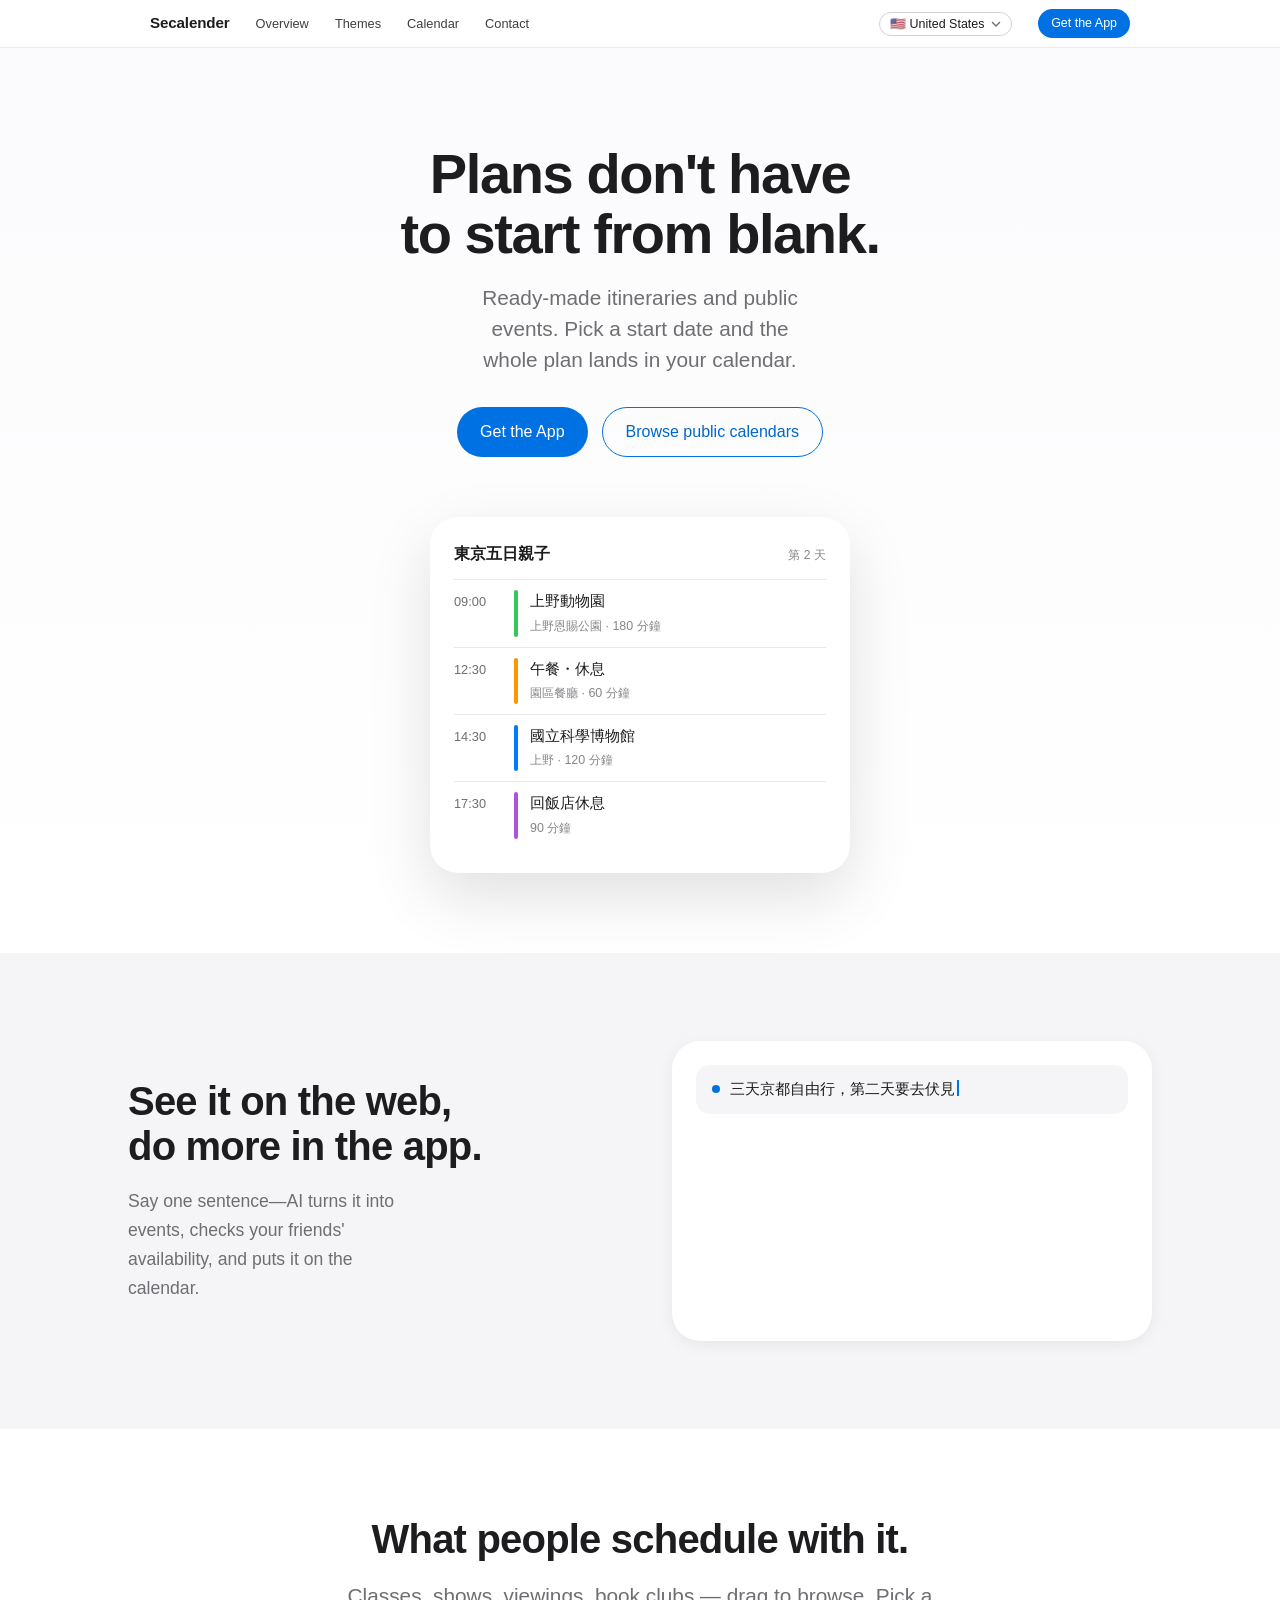
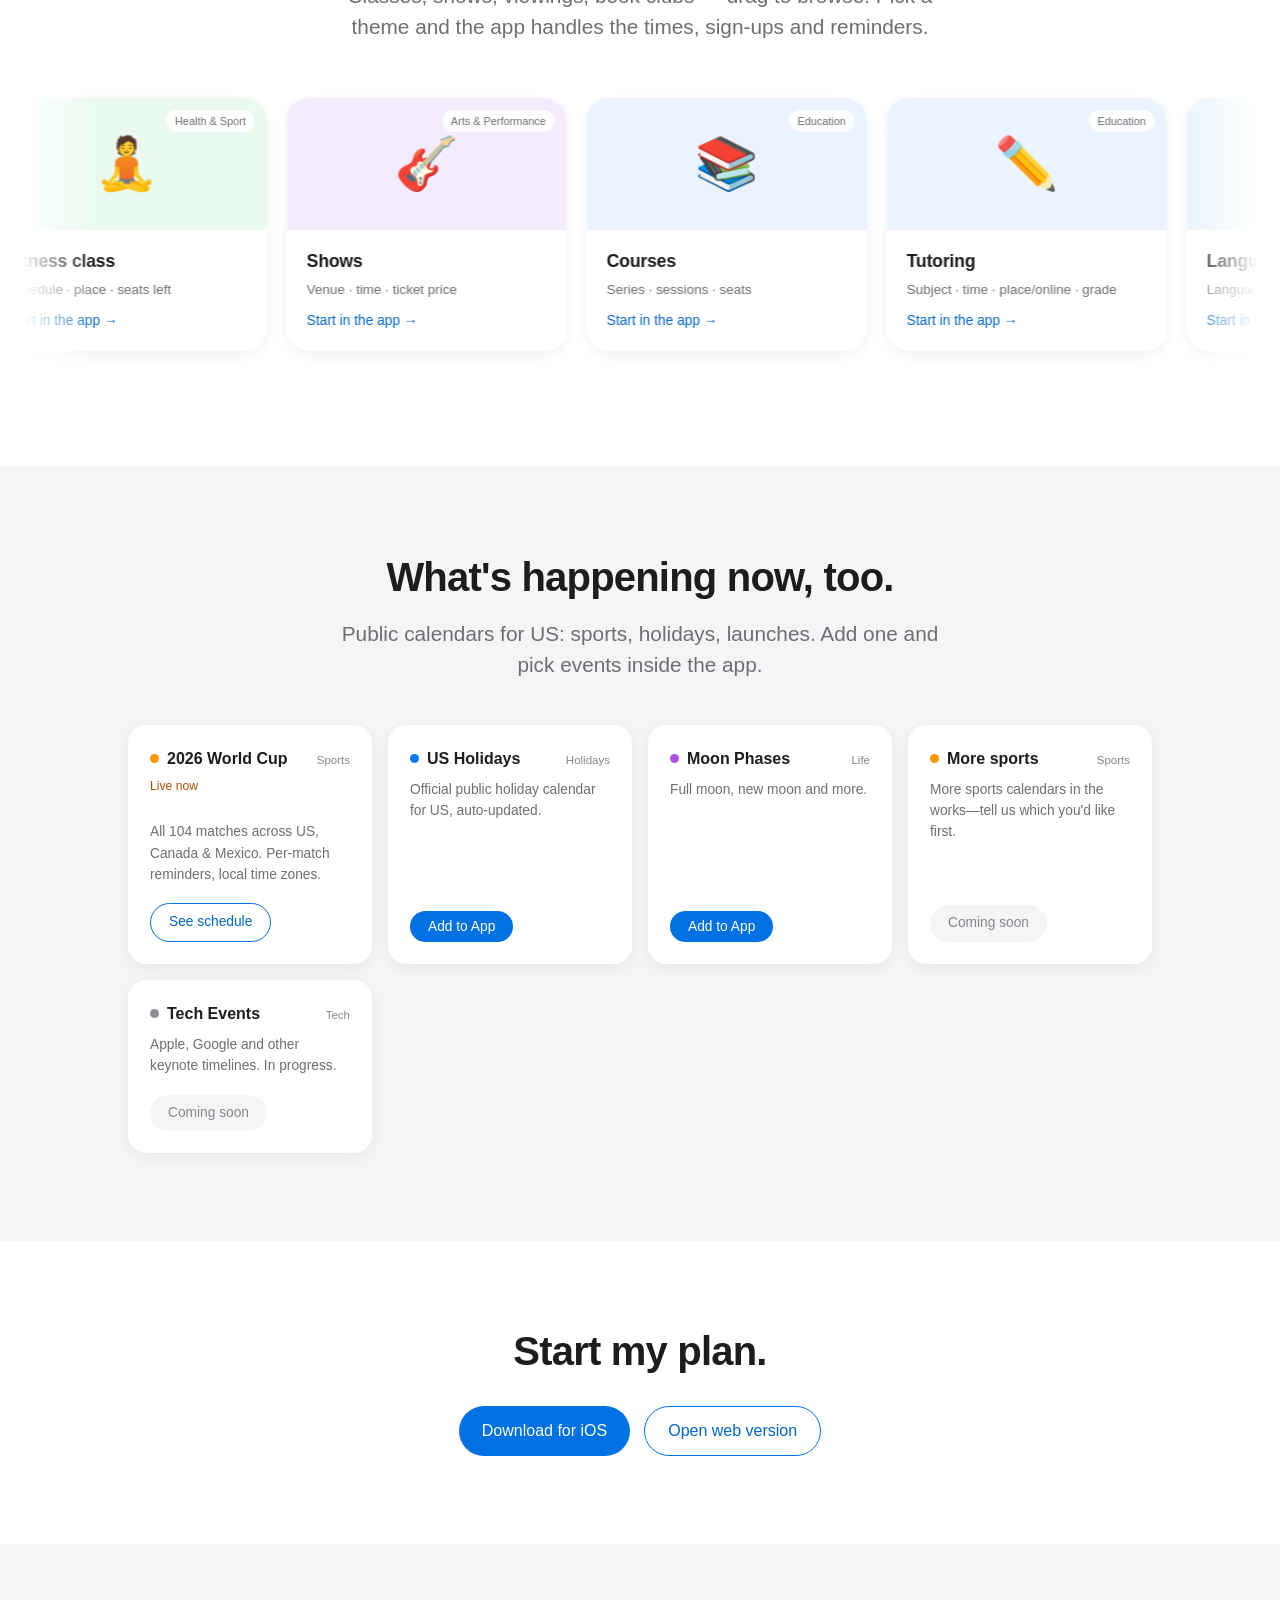
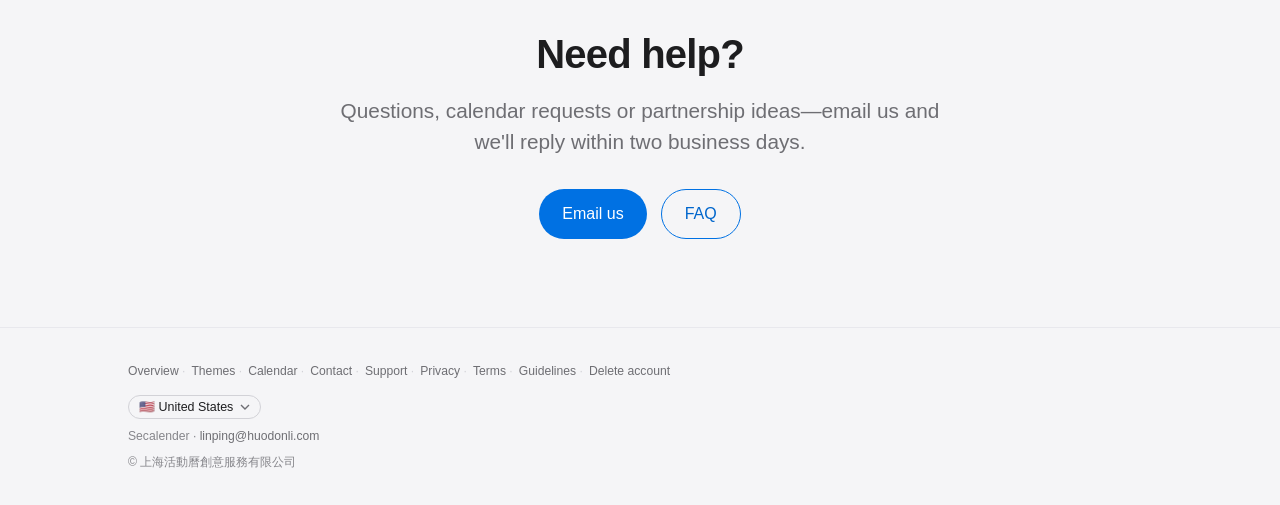
==== index.html @ ad5dd175 "页尾加上「支援」连结（七种语言），资源版本号更新 Co-Authored-By: Claude Opus 5 <noreply@anthropic.com> Claude-Session: https" ====
<!DOCTYPE html>
<html lang="zh-TW">
<head>
<meta charset="UTF-8">
<meta name="viewport" content="width=device-width,initial-scale=1">
<meta name="theme-color" content="#ffffff">
<meta name='impact-site-verification' value='e8845c05-d384-4968-9272-03ab97bd03b6'>
<script async src="https://pagead2.googlesyndication.com/pagead/js/adsbygoogle.js?client=ca-pub-1966935992240369" crossorigin="anonymous"></script>
<script async src="https://www.googletagmanager.com/gtag/js?id=G-1Z3FMHJKJ3"></script>
<script>window.dataLayer=window.dataLayer||[];function gtag(){dataLayer.push(arguments);}gtag('js',new Date());gtag('config','G-1Z3FMHJKJ3');</script>
<title>Secalender — 行程，不用從空白開始</title>
<meta name="description" content="現成的行程模板與公開活動，選一個開始日期，整份直接進你的行事曆。">
<link rel="canonical" href="https://secalender.com/">
<meta property="og:type" content="website">
<meta property="og:url" content="https://secalender.com/">
<meta property="og:title" content="Secalender — 行程，不用從空白開始">
<meta property="og:description" content="現成的行程模板與公開活動，選一個開始日期，整份直接進你的行事曆。">
<meta property="og:image" content="https://secalender.com/assets/og.png">
<meta name="twitter:card" content="summary_large_image">
<link rel="stylesheet" href="/assets/ui.css?v=20261015">
<style>
/* ===== 第一畫面 ===== */
.hero{padding:96px 22px 80px;text-align:center;background:linear-gradient(180deg,#fbfbfd 0%,#fff 100%)}
.hero .lede{max-width:30ch}
.cta-row{display:flex;gap:14px;justify-content:center;flex-wrap:wrap;margin-top:32px}
.preview{max-width:420px;margin:60px auto 0;background:#fff;border-radius:var(--r-l);box-shadow:0 24px 64px rgba(0,0,0,.12);
  padding:24px;text-align:left;transform:perspective(1200px) rotateX(8deg) translateY(12px);opacity:0;
  animation:tilt-in 900ms cubic-bezier(.22,1,.36,1) 200ms forwards}
@keyframes tilt-in{to{opacity:1;transform:perspective(1200px) rotateX(0) translateY(0)}}
.preview .ph{display:flex;align-items:baseline;justify-content:space-between;margin-bottom:14px}
.preview .ph b{font-size:1.02rem}
.preview .ph span{font-size:.76rem;color:var(--tx3)}
.pv{display:grid;grid-template-columns:48px 4px 1fr;gap:12px;padding:10px 0;border-top:1px solid var(--line2);align-items:start}
.pv .t{font-size:.8rem;color:var(--tx2);font-variant-numeric:tabular-nums;padding-top:2px}
.pv .bar{border-radius:2px;align-self:stretch}
.pv .n{font-size:.93rem;font-weight:500}
.pv .l{font-size:.78rem;color:var(--tx3)}

/* ===== 第二畫面：單一訊息 + 示範 ===== */
.one{display:grid;grid-template-columns:1fr 1fr;gap:64px;align-items:center}
.one .copy .title{text-align:left}
.one .copy p{color:var(--tx2);font-size:1.1rem;line-height:1.65;margin-top:18px;max-width:28ch}
.demo{background:#fff;border-radius:var(--r-l);box-shadow:var(--sh);padding:24px;min-height:300px}
.demo .inp{display:flex;align-items:center;gap:10px;background:var(--bg2);border-radius:14px;padding:13px 16px;font-size:.95rem;min-height:48px}
.demo .inp:before{content:"";width:8px;height:8px;border-radius:50%;background:var(--ac);flex:0 0 auto}
.demo .q:after{content:"";display:inline-block;width:2px;height:1.05em;background:var(--ac);margin-left:2px;vertical-align:-2px;
  animation:blink 1s steps(1) infinite}
.demo.done .q:after{display:none}
@keyframes blink{50%{opacity:0}}
.demo .ans{list-style:none;margin-top:18px}
.demo .ans li{display:flex;gap:14px;padding:11px 0;border-top:1px solid var(--line2);opacity:0;transform:translateY(8px);
  animation:item-in 420ms cubic-bezier(.22,1,.36,1) forwards;animation-delay:calc(var(--j)*110ms)}
.demo .ans li span{flex:0 0 108px;font-size:.8rem;color:var(--tx3);font-variant-numeric:tabular-nums;padding-top:1px}
.demo .ans li b{font-weight:500;font-size:.93rem}
@keyframes item-in{to{opacity:1;transform:none}}

/* ===== 第三畫面：可拖曳無限輪播 ===== */ /* 修改内容 */
.marquee{overflow:hidden;margin-top:48px;padding:8px 0 28px;cursor:grab;user-select:none;-webkit-user-select:none;touch-action:pan-y;outline:none;
  -webkit-mask-image:linear-gradient(90deg,transparent,#000 6%,#000 94%,transparent);
          mask-image:linear-gradient(90deg,transparent,#000 6%,#000 94%,transparent)}
.marquee.drag{cursor:grabbing}
.marquee:focus-visible{outline:none}
.track{display:flex;gap:20px;width:max-content;will-change:transform}
.tp{flex:0 0 280px;background:#fff;border-radius:22px;overflow:hidden;box-shadow:var(--sh);color:inherit;
  display:flex;flex-direction:column;transition:transform .3s cubic-bezier(.22,1,.36,1),box-shadow .3s;-webkit-user-drag:none}
.tp:hover{transform:translateY(-6px);box-shadow:var(--sh-h);text-decoration:none}
.marquee.drag .tp{transform:none}
.tp-cover{height:132px;display:flex;align-items:center;justify-content:center;font-size:3.2rem;position:relative}
.tp-cover span{transition:transform .4s cubic-bezier(.22,1,.36,1)}
.tp:hover .tp-cover span{transform:scale(1.12) rotate(-4deg)}
.tp-adj{position:absolute;top:12px;right:12px;font-style:normal;font-size:.68rem;font-weight:500;color:var(--tx2);
  background:rgba(255,255,255,.85);border-radius:980px;padding:3px 9px;backdrop-filter:blur(6px)}
.tp-b{padding:18px 20px 20px;display:flex;flex-direction:column;flex:1}
.tp-b h3{font-size:1.1rem;font-weight:600;letter-spacing:-.01em}
.tp-b p{font-size:.84rem;color:var(--tx2);line-height:1.5;margin:6px 0 10px;flex:1;
  display:-webkit-box;-webkit-line-clamp:2;-webkit-box-orient:vertical;overflow:hidden}
.tp-m{font-size:.76rem;color:var(--tx3);margin-bottom:12px}
.tp-f{font-size:.86rem;color:var(--ac-tx)}
.tp-f i{font-style:normal;display:inline-block;transition:transform .25s}
.tp:hover .tp-f i{transform:translateX(4px)}

/* 國家／語言切換 */ /* 修改内容 */
.rsel{font-family:inherit;font-size:.78rem;color:var(--tx);background:transparent;border:1px solid var(--line);border-radius:980px;
  padding:4px 26px 4px 10px;appearance:none;-webkit-appearance:none;cursor:pointer;
  background-image:url("data:image/svg+xml,%3Csvg xmlns='http://www.w3.org/2000/svg' width='10' height='6'%3E%3Cpath d='M1 1l4 4 4-4' fill='none' stroke='%236e6e73' stroke-width='1.4'/%3E%3C/svg%3E");
  background-repeat:no-repeat;background-position:right 10px center}
.rsel:hover{border-color:var(--tx3)}
.foot .rsel{margin-top:6px;align-self:flex-start}

/* ===== 第四畫面：公開日曆 ===== */
.pubs{display:grid;grid-template-columns:repeat(auto-fill,minmax(230px,1fr));gap:16px;margin-top:44px}
.pc{background:#fff;border-radius:var(--r-m);padding:22px;box-shadow:var(--sh);display:flex;flex-direction:column;
  opacity:0;transform:translateY(16px);transition:opacity .6s cubic-bezier(.22,1,.36,1),transform .6s cubic-bezier(.22,1,.36,1),box-shadow .3s;
  transition-delay:calc(var(--d,0)*70ms)}
.pc.on{opacity:1;transform:none}
.pc:hover{box-shadow:var(--sh-h)}
.pc-h{display:flex;justify-content:space-between;align-items:baseline;gap:8px}
.pc-h h3{font-size:1rem;font-weight:600}
.pc-h span{font-size:.72rem;color:var(--tx3)}
.pc .live{font-size:.76rem;color:var(--warn);margin-top:6px}
.pc p{font-size:.86rem;color:var(--tx2);line-height:1.55;margin:8px 0 18px;flex:1}
.add{align-self:flex-start;font-family:inherit;font-size:.86rem;padding:8px 18px;border-radius:980px;border:0;cursor:pointer;
  background:var(--ac);color:#fff;transition:background .2s,transform .2s}
.add:hover{background:#0077ED;transform:translateY(-1px);text-decoration:none}
.add.ghost{background:transparent;color:var(--ac-tx);border:1px solid var(--ac)}
.add.ghost:hover{background:rgba(0,113,227,.06)}
.add.off{background:var(--bg2);color:var(--tx3);cursor:default;transform:none}

/* 加入 App 提示 */
.modal{position:fixed;inset:0;background:rgba(0,0,0,.32);display:flex;align-items:center;justify-content:center;
  padding:20px;z-index:300;opacity:0;pointer-events:none;visibility:hidden;transition:opacity .2s,visibility 0s .2s} /* 修改内容 */
.modal.on{opacity:1;pointer-events:auto;visibility:visible;transition:opacity .2s,visibility 0s} /* 修改内容 */
.modal .box{background:#fff;border-radius:24px;max-width:380px;width:100%;padding:30px 26px;text-align:center;
  transform:scale(.96);transition:transform .25s cubic-bezier(.22,1,.36,1)}
.modal.on .box{transform:none}
.modal h3{font-size:1.15rem;font-weight:600;margin-bottom:8px}
.modal p{font-size:.9rem;color:var(--tx2);line-height:1.6;margin-bottom:22px}
.modal .btn{width:100%;margin-bottom:10px}
.modal[data-mode="offline"] .m-login{display:none}
.modal[data-mode="offline"] .m-dl{background:var(--ac);color:#fff;border-color:var(--ac)}
.pc-h h3 .dot{display:inline-block;width:9px;height:9px;border-radius:50%;margin-right:8px;vertical-align:1px}
.add.done{background:var(--bg2);color:var(--tx);border:1px solid var(--line)}
.add.done:hover{background:#fff1ee;color:#c0392b;border-color:#f0c4bb}
.add[disabled]{opacity:.6;pointer-events:none}

@media(max-width:820px){
  .one{grid-template-columns:1fr;gap:36px}
  .one .copy .title,.one .copy{text-align:center}
  .one .copy p{margin-left:auto;margin-right:auto}
  .tp{flex-basis:250px}
}
@media(prefers-reduced-motion:reduce){
  .preview{animation:none;opacity:1;transform:none}
  .pc{opacity:1;transform:none}
}
</style>
</head>
<body>

<nav class="nav">
 <div class="in">
  <a class="brand" href="/">Secalender</a>
  <a href="#intro" data-i18n="nav_intro">介紹</a>
  <a href="#templates" data-i18n="nav_tpl">主題</a>
  <a href="/calendar.html" data-i18n="nav_cal">日曆</a>
  <a href="#contact" data-i18n="nav_contact">聯繫我們</a>
  <span class="sp"></span>
  <span data-region-switch></span> <!-- 修改内容 -->
  <a class="btn" href="https://testflight.apple.com/join/K3JKca9n" data-i18n="nav_dl">下載 App</a>
 </div>
</nav>

<!-- 第一畫面 -->
<section class="hero">
 <div class="in narrow">
  <h1 class="display" data-i18n="hero_h">行程，不用從空白開始。</h1>
  <p class="lede" data-i18n="hero_p">現成的行程模板與公開活動，選一個開始日期，整份直接進你的行事曆。</p>
  <div class="cta-row">
   <a class="btn" href="https://testflight.apple.com/join/K3JKca9n" data-i18n="hero_dl">下載 App</a>
   <a class="btn sec" href="#calendars" data-i18n="hero_pub">查看公開行程</a>
  </div>
 </div>
 <div class="preview" aria-hidden="true">
  <div class="ph"><b>東京五日親子</b><span>第 2 天</span></div>
  <div class="pv"><span class="t">09:00</span><span class="bar" style="background:#34C759"></span><span><span class="n" style="display:block">上野動物園</span><span class="l">上野恩賜公園 · 180 分鐘</span></span></div>
  <div class="pv"><span class="t">12:30</span><span class="bar" style="background:#FF9500"></span><span><span class="n" style="display:block">午餐・休息</span><span class="l">園區餐廳 · 60 分鐘</span></span></div>
  <div class="pv"><span class="t">14:30</span><span class="bar" style="background:#007AFF"></span><span><span class="n" style="display:block">國立科學博物館</span><span class="l">上野 · 120 分鐘</span></span></div>
  <div class="pv"><span class="t">17:30</span><span class="bar" style="background:#AF52DE"></span><span><span class="n" style="display:block">回飯店休息</span><span class="l">90 分鐘</span></span></div>
 </div>
</section>

<!-- 第二畫面 -->
<section class="band alt" id="intro">
 <div class="in one">
  <div class="copy" data-in>
   <h2 class="title" data-i18n="intro_h" data-i18n-html>網頁看得到，<br>App 做得更多。</h2>
   <p data-i18n="intro_p">說一句話，AI 把它拆成行程、比對你和朋友的空檔，直接排進行事曆。</p>
  </div>
  <div class="demo" id="aiDemo" data-in style="--d:1" aria-label="AI 規劃示範">
   <div class="inp"><span class="q"></span></div>
   <ul class="ans"></ul>
  </div>
 </div>
</section>

<!-- 第三畫面 -->
<section class="band" id="templates">
 <div class="in center">
  <h2 class="title" data-in data-i18n="tpl_h">人們用它，在安排什麼？</h2>
  <p class="lede wide" data-in style="--d:1" data-i18n="tpl_p">團課、演出、看房、讀書會…左右拖曳看看。挑一個主題，App 幫你排好時間、開放報名、自動提醒。</p>
 </div>
 <div class="marquee"><div class="track" id="tplTrack"></div></div>
</section>

<!-- 第四畫面 -->
<section class="band alt" id="calendars">
 <div class="in center">
  <h2 class="title" data-in data-i18n="pub_h">正在發生的事，也一起放進來。</h2>
  <p class="lede wide" data-in style="--d:1" data-i18n="pub_p">賽事、假日、發表會的公開日曆，加入後在 App 裡逐場挑選。</p>
 </div>
 <div class="in"><div class="pubs" id="pubGrid"></div></div>
</section>

<!-- 第五畫面 -->
<section class="band" id="start">
 <div class="in narrow center">
  <h2 class="title" data-in data-i18n="start_h">開始我的行程。</h2>
  <div class="cta-row" data-in style="--d:1">
   <a class="btn" href="https://testflight.apple.com/join/K3JKca9n" data-i18n="start_ios">下載 iOS 版</a>
   <a class="btn sec" href="/calendar.html" data-i18n="start_web">開啟網頁版</a>
  </div>
 </div>
</section>

<!-- 第六畫面 -->
<section class="band alt" id="contact">
 <div class="in narrow center">
  <h2 class="title" data-in data-i18n="help_h">需要幫忙？</h2>
  <p class="lede wide" data-in style="--d:1" data-i18n="help_p">使用問題、日曆內容許願、合作提案，都可以直接寫信給我們，兩個工作日內回覆。</p>
  <div class="cta-row" data-in style="--d:2">
   <a class="btn" href="mailto:linping@huodonli.com" data-i18n="help_mail">寫信給我們</a>
   <a class="btn sec" href="/support.html" data-i18n="help_faq">常見問題</a>
  </div>
 </div>
</section>

<div class="foot">
 <div class="in">
  <div class="row"><a href="#intro" data-i18n="nav_intro">介紹</a><a href="#templates" data-i18n="nav_tpl">主題</a><a href="/calendar.html" data-i18n="nav_cal">日曆</a><a href="/support.html" data-i18n="nav_contact">聯繫我們</a><a href="/support.html" data-i18n="f_support">支援</a><a href="/privacy.html" data-i18n="f_privacy">隱私政策</a><a href="/terms.html" data-i18n="f_terms">服務條款</a><a href="/community-guidelines.html" data-i18n="f_guidelines">社群規範</a><a href="/delete-account.html" data-i18n="f_delete">刪除帳號</a></div>
  <div data-region-switch></div> <!-- 修改内容 -->
  <div>Secalender · <a href="mailto:linping@huodonli.com">linping@huodonli.com</a></div>
  <div>© 上海活動曆創意服務有限公司</div>
 </div>
</div>

<div class="modal" id="addModal" hidden role="dialog" aria-modal="true" aria-labelledby="mTitle">
 <div class="box">
  <h3 class="m-t" id="mTitle">加入 App</h3>
  <p class="m-p"></p>
  <div class="m-login">
   <button class="btn" type="button" data-login="google" data-i18n="m_google">使用 Google 登入</button>
   <button class="btn quiet" type="button" data-login="apple" data-i18n="m_apple">使用 Apple 登入</button>
  </div>
  <a class="btn quiet m-dl" href="#" data-i18n="m_nodl">沒有帳號？下載 App</a>
  <button class="btn quiet" type="button" data-close style="margin-bottom:0" data-i18n="m_later">稍後再說</button>
 </div>
</div>

<script src="/assets/i18n.js?v=20261015"></script> <!-- 修改内容 -->
<script src="/assets/catalog.js?v=20261015"></script>
<script src="/assets/solutions.js?v=20261015"></script> <!-- 修改内容：主題方案取代行程模板 -->
<script src="/assets/home.js?v=20261015"></script>
</body>
</html>
---- assets/ui.css ----
/* Secalender Web — 淺色系統（Apple 風） */
:root{
  --bg:#ffffff; --bg2:#f5f5f7; --card:#ffffff;
  --tx:#1d1d1f; --tx2:#6e6e73; --tx3:#86868b;
  --line:#d2d2d7; --line2:#e8e8ed;
  --ac:#0071e3; --ac-tx:#0066cc; --ok:#1d8a4a; --warn:#b25000;
  --r-s:12px; --r-m:18px; --r-l:28px;
  --sh:0 4px 16px rgba(0,0,0,.06);
  --sh-h:0 10px 32px rgba(0,0,0,.10);
  --f:-apple-system,BlinkMacSystemFont,"SF Pro Text","SF Pro Display","PingFang TC","Noto Sans TC","Helvetica Neue",Helvetica,Arial,sans-serif;
  --nav-h:48px;
}
*{box-sizing:border-box;margin:0;padding:0}
[hidden]{display:none!important}
html{scroll-behavior:smooth;-webkit-text-size-adjust:100%}
body{background:var(--bg);color:var(--tx);font-family:var(--f);line-height:1.5;-webkit-font-smoothing:antialiased}
img{max-width:100%}
a{color:var(--ac-tx);text-decoration:none}
a:hover{text-decoration:underline}
:focus-visible{outline:2px solid var(--ac);outline-offset:3px;border-radius:6px}

/* 導覽 */
.nav{position:sticky;top:0;z-index:100;height:var(--nav-h);background:rgba(255,255,255,.72);
  backdrop-filter:saturate(180%) blur(20px);-webkit-backdrop-filter:saturate(180%) blur(20px);
  border-bottom:1px solid rgba(0,0,0,.08)}
.nav .in{max-width:1024px;margin:0 auto;height:100%;padding:0 22px;display:flex;align-items:center;gap:26px}
.nav a{color:var(--tx);font-size:.8rem;opacity:.85;text-decoration:none;transition:opacity .2s}
.nav a:hover{opacity:1;text-decoration:none}
.nav .brand{font-size:.95rem;font-weight:600;opacity:1;letter-spacing:-.01em}
.nav .sp{flex:1}
.nav .btn{background:var(--ac);color:#fff;padding:5px 13px;border-radius:980px;font-size:.78rem;opacity:1;font-weight:500}
.nav .btn:hover{background:#0077ED}

/* 版面 */
.band{padding:88px 22px}
.band.alt{background:var(--bg2)}
.band.tight{padding:56px 22px}
.in{max-width:1024px;margin:0 auto}
.in.narrow{max-width:692px}
.center{text-align:center}

h1.display{font-size:clamp(2.4rem,6vw,3.5rem);font-weight:600;letter-spacing:-.025em;line-height:1.07;text-wrap:balance}
h2.title{font-size:clamp(1.75rem,4vw,2.5rem);font-weight:600;letter-spacing:-.02em;line-height:1.12;text-wrap:balance}
h3.sub{font-size:1.3rem;font-weight:600;letter-spacing:-.01em}
.lede{font-size:clamp(1.05rem,2vw,1.3rem);color:var(--tx2);line-height:1.5;max-width:34ch;margin:18px auto 0}
.lede.wide{max-width:52ch}
.eyebrow{font-size:.95rem;font-weight:600;color:var(--ac-tx);letter-spacing:.01em;margin-bottom:8px}
.small{font-size:.8rem;color:var(--tx3)}

/* 按鈕 */
.btn{display:inline-flex;align-items:center;justify-content:center;gap:7px;background:var(--ac);color:#fff;
  border:0;font-family:inherit;font-size:1rem;font-weight:400;padding:12px 23px;border-radius:980px;cursor:pointer;
  transition:background .2s,transform .2s}
.btn:hover{background:#0077ED;text-decoration:none;transform:translateY(-1px)}
.btn:active{transform:none}
.btn.sec{background:transparent;color:var(--ac-tx);border:1px solid var(--ac);}
.btn.sec:hover{background:rgba(0,113,227,.06)}
.btn.quiet{background:var(--bg2);color:var(--tx);border:1px solid var(--line)}
.btn.quiet:hover{background:#eaeaef}
.btn.sm{font-size:.85rem;padding:8px 16px}
.btn[disabled]{opacity:.4;pointer-events:none}
.linkarrow{font-size:1rem;display:inline-block}
.linkarrow:after{content:" ›";transition:transform .2s}

/* 卡片／Bento */
.bento{display:grid;grid-template-columns:repeat(auto-fit,minmax(280px,1fr));gap:18px;margin-top:40px}
.tile{background:var(--card);border-radius:var(--r-l);padding:34px 30px;box-shadow:var(--sh);
  transition:transform .3s cubic-bezier(.22,1,.36,1),box-shadow .3s}
.band.alt .tile{background:#fff}
.tile:hover{transform:translateY(-4px);box-shadow:var(--sh-h)}
.tile .ic{font-size:2rem;display:block;margin-bottom:14px}
.tile h3{font-size:1.15rem;font-weight:600;letter-spacing:-.01em;margin-bottom:8px}
.tile p{color:var(--tx2);font-size:.92rem;line-height:1.55}
.tile.wide{grid-column:span 2}
@media(max-width:700px){.tile.wide{grid-column:span 1}}

/* 進場 */
[data-in]{opacity:0;transform:translateY(24px);transition:opacity .7s cubic-bezier(.22,1,.36,1),transform .7s cubic-bezier(.22,1,.36,1);transition-delay:calc(var(--d,0)*80ms)}
[data-in].on{opacity:1;transform:none}

/* 模板列 */
.rail{display:flex;gap:18px;overflow-x:auto;padding:6px 22px 24px;scroll-snap-type:x mandatory;
  scrollbar-width:none;cursor:grab}
.rail::-webkit-scrollbar{display:none}
.rail.drag{cursor:grabbing;scroll-snap-type:none}
.tcard{flex:0 0 260px;scroll-snap-align:center;background:var(--card);border-radius:var(--r-l);overflow:hidden;
  box-shadow:var(--sh);text-align:left;transition:transform .3s cubic-bezier(.22,1,.36,1),box-shadow .3s;color:inherit}
.tcard:hover{transform:translateY(-5px);box-shadow:var(--sh-h);text-decoration:none}
.tcard .top{height:128px;display:flex;align-items:center;justify-content:center;font-size:3rem}
.tcard .body{padding:18px 20px 22px}
.tcard h3{font-size:1.05rem;font-weight:600;letter-spacing:-.01em;margin-bottom:4px}
.tcard .meta{color:var(--tx3);font-size:.82rem}
.tcard .go{color:var(--ac-tx);font-size:.85rem;margin-top:12px;display:inline-block}

/* 行程時間軸 */
.timeline{margin-top:28px}
.daybar{position:sticky;top:var(--nav-h);background:rgba(255,255,255,.85);backdrop-filter:blur(12px);
  font-size:.85rem;font-weight:600;color:var(--tx2);padding:12px 0 10px;border-bottom:1px solid var(--line2);z-index:5}
.item{display:grid;grid-template-columns:76px 1fr;gap:16px;padding:18px 0;border-bottom:1px solid var(--line2)}
.item .t{font-size:.9rem;color:var(--tx2);font-variant-numeric:tabular-nums;padding-top:1px}
.item .t small{display:block;color:var(--tx3);font-size:.78rem}
.item h4{font-size:1.02rem;font-weight:600;letter-spacing:-.01em;margin-bottom:3px}
.item .loc{font-size:.86rem;color:var(--tx2)}
.item .note{font-size:.86rem;color:var(--tx3);margin-top:4px;line-height:1.5}
.item .chip{display:inline-block;font-size:.72rem;color:var(--tx2);background:var(--bg2);border-radius:999px;
  padding:2px 9px;margin-top:6px}

/* 加入行事曆卡 */
.addbox{background:var(--bg2);border-radius:var(--r-l);padding:26px;margin-top:34px}
.addbox h3{font-size:1.1rem;font-weight:600;margin-bottom:6px}
.addbox p{color:var(--tx2);font-size:.9rem;margin-bottom:16px}
.field{display:flex;align-items:center;gap:10px;flex-wrap:wrap;margin-bottom:16px}
.field label{font-size:.88rem;color:var(--tx2)}
.field input[type=date]{font-family:inherit;font-size:1rem;padding:9px 13px;border:1px solid var(--line);
  border-radius:var(--r-s);background:#fff;color:var(--tx)}
.actions{display:flex;gap:10px;flex-wrap:wrap}
.hint{font-size:.78rem;color:var(--tx3);margin-top:12px;line-height:1.6}
.toast{position:fixed;left:50%;bottom:26px;transform:translate(-50%,16px);background:#1d1d1f;color:#fff;
  font-size:.88rem;padding:11px 20px;border-radius:980px;opacity:0;pointer-events:none;transition:opacity .25s,transform .25s;z-index:200}
.toast.on{opacity:1;transform:translate(-50%,0)}

/* 日曆目錄 */
.search{max-width:520px;margin:34px auto 0;position:relative}
.search input{width:100%;font-family:inherit;font-size:1rem;padding:13px 16px 13px 42px;border-radius:980px;
  border:1px solid var(--line);background:#fff;color:var(--tx);outline:none;transition:border-color .2s,box-shadow .2s}
.search input:focus{border-color:var(--ac);box-shadow:0 0 0 4px rgba(0,113,227,.12)}
.search .mag{position:absolute;left:17px;top:50%;transform:translateY(-50%);color:var(--tx3);font-size:.95rem}
.chips{display:flex;gap:8px;justify-content:center;flex-wrap:wrap;margin-top:18px}
.chip-b{font-family:inherit;font-size:.83rem;padding:6px 15px;border-radius:980px;border:1px solid var(--line);
  background:#fff;color:var(--tx2);cursor:pointer;transition:all .2s}
.chip-b:hover{border-color:var(--tx3);color:var(--tx)}
.chip-b.on{background:var(--tx);border-color:var(--tx);color:#fff}
.cals{display:grid;grid-template-columns:repeat(auto-fill,minmax(250px,1fr));gap:16px;margin-top:32px}
.cal{background:#fff;border-radius:var(--r-m);padding:22px;box-shadow:var(--sh);opacity:0;transform:translateY(12px);
  transition:opacity .4s ease,transform .4s cubic-bezier(.22,1,.36,1),box-shadow .3s;transition-delay:calc(var(--i,0)*40ms)}
.cal.on{opacity:1;transform:none}
.cal:hover{box-shadow:var(--sh-h)}
.cal .hd{display:flex;align-items:center;gap:9px;margin-bottom:8px}
.cal .ic{font-size:1.4rem}
.cal h3{font-size:1rem;font-weight:600;flex:1}
.cal .tag{font-size:.72rem;color:var(--tx3);border:1px solid var(--line);border-radius:999px;padding:2px 9px}
.cal .hot{font-size:.78rem;color:var(--warn);margin-bottom:5px}
.cal p{color:var(--tx2);font-size:.87rem;line-height:1.55;margin-bottom:14px}
.cal .acts{display:flex;gap:8px;flex-wrap:wrap}
.mini{font-size:.8rem;padding:7px 13px;border-radius:980px;border:1px solid var(--line);color:var(--tx);
  background:#fff;transition:background .2s}
.mini:hover{background:var(--bg2);text-decoration:none}
.mini.main{background:var(--ac);border-color:var(--ac);color:#fff}
.mini.main:hover{background:#0077ED}
.mini.off{opacity:.45;pointer-events:none}

/* 文件頁 */
.doc h1{font-size:2rem;font-weight:600;letter-spacing:-.02em;margin-bottom:10px}
.doc h2{font-size:1.2rem;font-weight:600;margin:34px 0 10px}
.doc p,.doc li{color:var(--tx2);font-size:.96rem;line-height:1.75}
.doc ul{padding-left:20px;margin:8px 0}
details.qa{border-bottom:1px solid var(--line2);padding:16px 0}
details.qa summary{cursor:pointer;font-size:1rem;font-weight:500;list-style:none;display:flex;justify-content:space-between;gap:12px}
details.qa summary::-webkit-details-marker{display:none}
details.qa summary:after{content:"＋";color:var(--ac-tx);font-weight:400}
details.qa[open] summary:after{content:"－"}
details.qa p{margin-top:10px;font-size:.92rem}

/* 頁尾 */
.foot{background:var(--bg2);padding:34px 22px;font-size:.76rem;color:var(--tx3);border-top:1px solid var(--line2)}
.foot .in{display:flex;flex-direction:column;gap:8px}
.foot a{color:var(--tx2)}
.foot .row{display:flex;gap:6px;flex-wrap:wrap}
.foot .row a:after{content:" ·";color:var(--line)}
.foot .row a:last-child:after{content:""}

@media (max-width:640px){
  .band{padding:60px 20px}
  .tile{padding:28px 24px}
  .item{grid-template-columns:64px 1fr;gap:12px}
}
@media (prefers-reduced-motion:reduce){
  html{scroll-behavior:auto}
  *{transition-duration:.001ms!important;animation-duration:.001ms!important}
  [data-in],.cal{opacity:1;transform:none}
}

/* ================= 網頁日曆 ================= */
.gate{max-width:440px;margin:0 auto;text-align:center;background:#fff;border-radius:var(--r-l);
  box-shadow:var(--sh);padding:44px 34px}
.gate h1{font-size:1.6rem;font-weight:600;letter-spacing:-.02em;margin-bottom:10px}
.gate p{color:var(--tx2);font-size:.95rem;line-height:1.6;margin-bottom:26px}
.gate .btn{width:100%;margin-bottom:10px}
.gate .note{font-size:.78rem;color:var(--tx3);margin:18px 0 0;line-height:1.6}

.calbar{display:flex;align-items:center;gap:10px;flex-wrap:wrap;margin-bottom:18px}
.calbar h1{font-size:1.35rem;font-weight:600;letter-spacing:-.02em;flex:1;min-width:200px}
.calbar .who{font-size:.8rem;color:var(--tx3);margin-right:4px}
.icobtn{width:34px;height:34px;border-radius:50%;border:1px solid var(--line);background:#fff;color:var(--tx);
  font-size:1rem;cursor:pointer;line-height:1;transition:background .2s}
.icobtn:hover{background:var(--bg2)}

.calwrap{display:grid;grid-template-columns:minmax(0,1fr) 330px;gap:22px;align-items:start}
@media(max-width:900px){.calwrap{grid-template-columns:1fr}}

.gridcard{background:#fff;border-radius:var(--r-m);box-shadow:var(--sh);overflow:hidden}
.grid-h{display:grid;grid-template-columns:52px repeat(7,minmax(0,1fr));border-bottom:1px solid var(--line2);
  position:sticky;top:var(--nav-h);background:rgba(255,255,255,.92);backdrop-filter:blur(12px);z-index:4}
.col-h{padding:9px 4px;text-align:center;font-size:.72rem;color:var(--tx3)}
.col-h b{display:block;font-size:1.02rem;color:var(--tx);font-weight:500;margin-top:2px}
.col-h.today b{background:var(--ac);color:#fff;border-radius:50%;width:26px;height:26px;line-height:26px;margin:2px auto 0}
.grid-b{display:grid;grid-template-columns:52px repeat(7,minmax(0,1fr));max-height:62vh;overflow-y:auto}
.grid-b .gutter{border-right:1px solid var(--line2)}
.grid-b .hr{height:44px;position:relative}
.grid-b .hr span{position:absolute;top:-7px;right:6px;font-size:.66rem;color:var(--tx3);font-variant-numeric:tabular-nums}
.grid-b .col{position:relative;border-right:1px solid var(--line2)}
.grid-b .col:last-child{border-right:0}
.grid-b .cell{height:44px;border-bottom:1px solid var(--line2)}
.ev{position:absolute;left:3px;right:3px;border-radius:7px;padding:4px 6px;overflow:hidden;font-size:.72rem;line-height:1.25}
.ev b{display:block;font-weight:600}
.ev i{font-style:normal;opacity:.75;font-size:.66rem}
.ev.mine{background:#0071e3;color:#fff}
.ev.other{background:rgba(0,113,227,.12);color:#0a4fa0;border:1px dashed rgba(0,113,227,.55)}

.side{background:#fff;border-radius:var(--r-m);box-shadow:var(--sh);padding:16px;position:sticky;top:calc(var(--nav-h) + 16px)}
.side-tabs{display:flex;gap:6px;margin-bottom:14px}
.side-tab{flex:1;font-family:inherit;font-size:.85rem;padding:7px 0;border-radius:980px;border:1px solid var(--line);
  background:#fff;color:var(--tx2);cursor:pointer;transition:all .2s}
.side-tab.on{background:var(--tx);border-color:var(--tx);color:#fff}
.side-list{max-height:58vh;overflow-y:auto;display:flex;flex-direction:column;gap:10px}
.side-item{border:1px solid var(--line2);border-radius:var(--r-s);padding:12px}
.side-item.clash{border-color:#e8b4a0;background:#fff8f5}
.si-h{display:flex;justify-content:space-between;gap:8px;align-items:baseline}
.si-h b{font-size:.92rem;font-weight:600}
.si-h span{font-size:.72rem;color:var(--tx3);white-space:nowrap}
.si-m{font-size:.78rem;color:var(--tx2);margin-top:3px;font-variant-numeric:tabular-nums}
.si-clash{font-size:.74rem;color:var(--warn);margin-top:5px}
.si-a{display:flex;align-items:center;justify-content:space-between;gap:8px;margin-top:10px;flex-wrap:wrap}
.si-chk{font-size:.76rem;color:var(--tx2);display:flex;align-items:center;gap:5px;cursor:pointer}
.si-a .mini{font-size:.76rem;padding:6px 11px;border:0;cursor:pointer;font-family:inherit}
.side-empty{font-size:.85rem;color:var(--tx3);line-height:1.7;padding:12px 4px}

/* 模板參數 */ /* 修改内容 */
.params{margin-bottom:18px;padding-bottom:18px;border-bottom:1px solid var(--line)}
.params .p-h{font-size:.88rem;font-weight:600;margin-bottom:10px}
.params .p-g{display:grid;grid-template-columns:repeat(auto-fill,minmax(200px,1fr));gap:10px 14px}
.params label{display:flex;flex-direction:column;gap:5px;font-size:.78rem;color:var(--tx2)}
.params select,.params input{font-family:inherit;font-size:.95rem;padding:9px 12px;border:1px solid var(--line);border-radius:12px;background:#fff;color:var(--tx);width:100%}
.params select:focus,.params input:focus{outline:none;border-color:var(--ac);box-shadow:0 0 0 3px rgba(0,113,227,.15)}
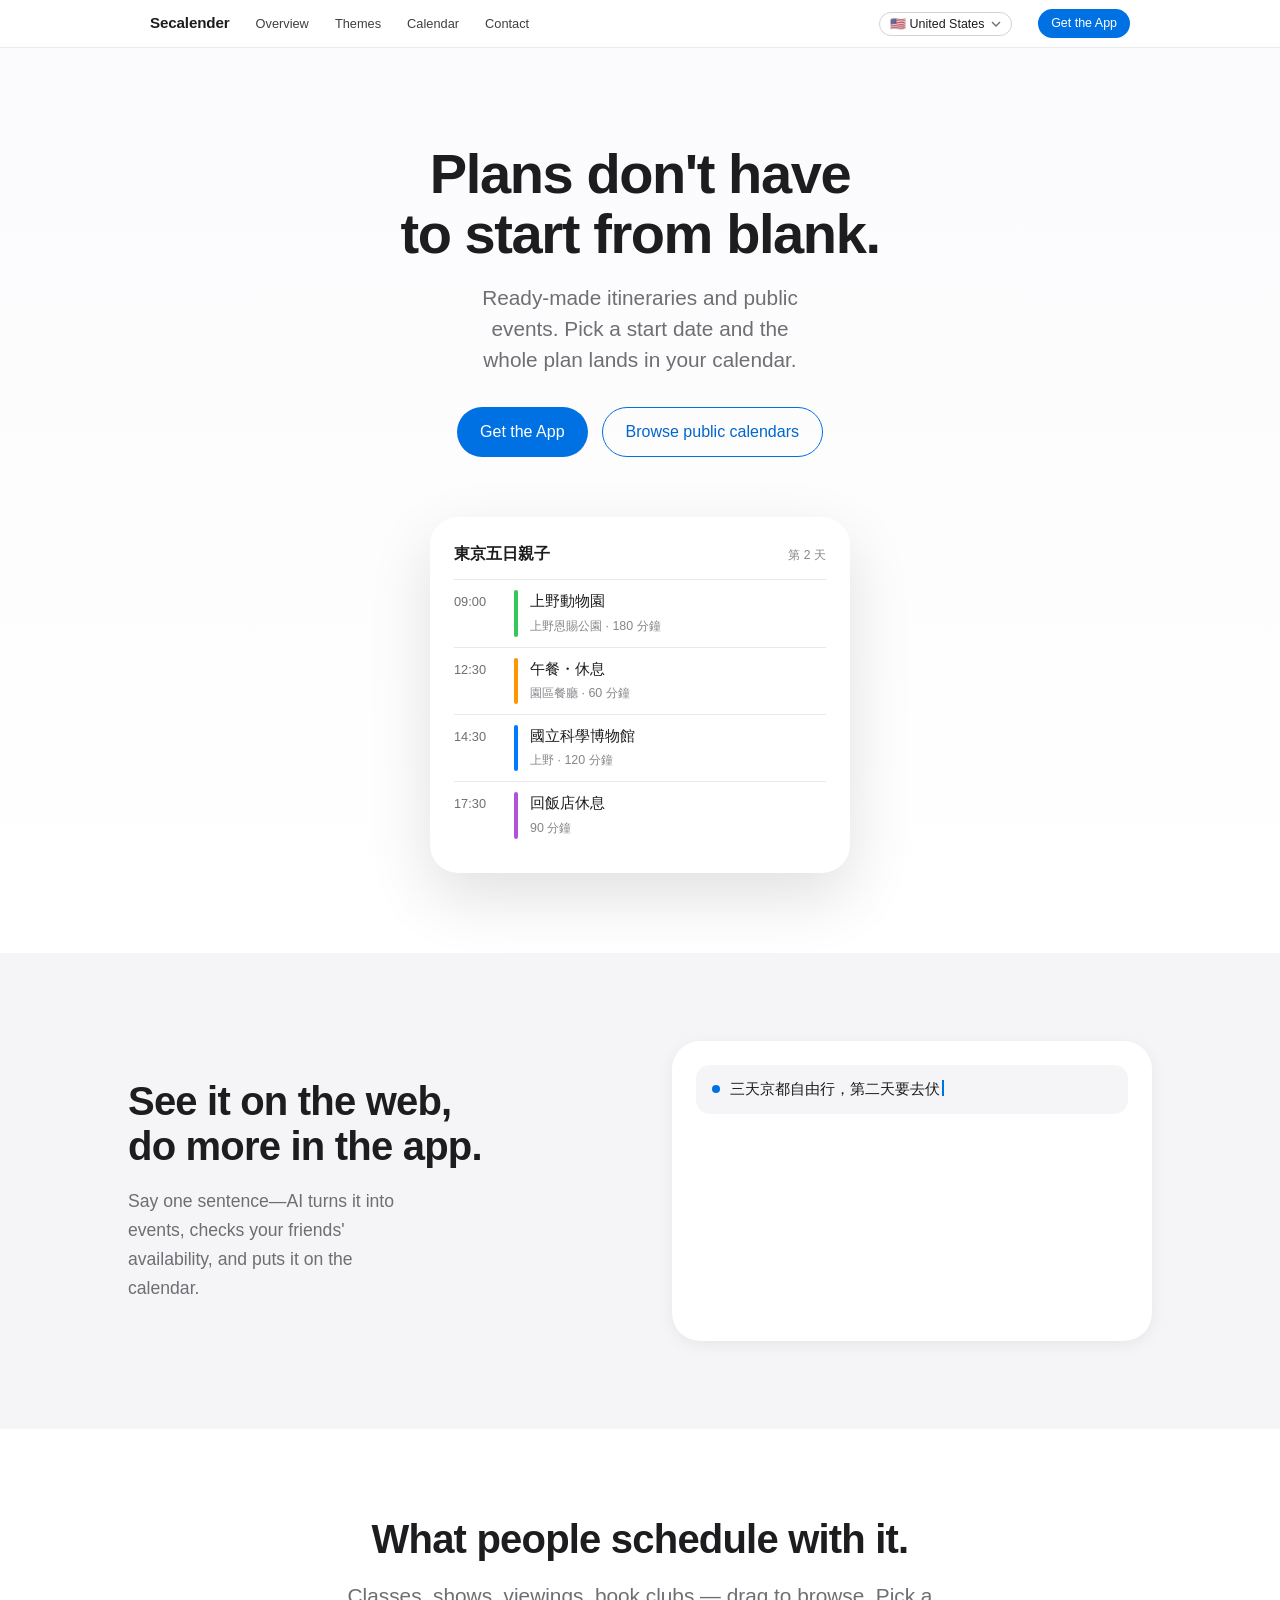
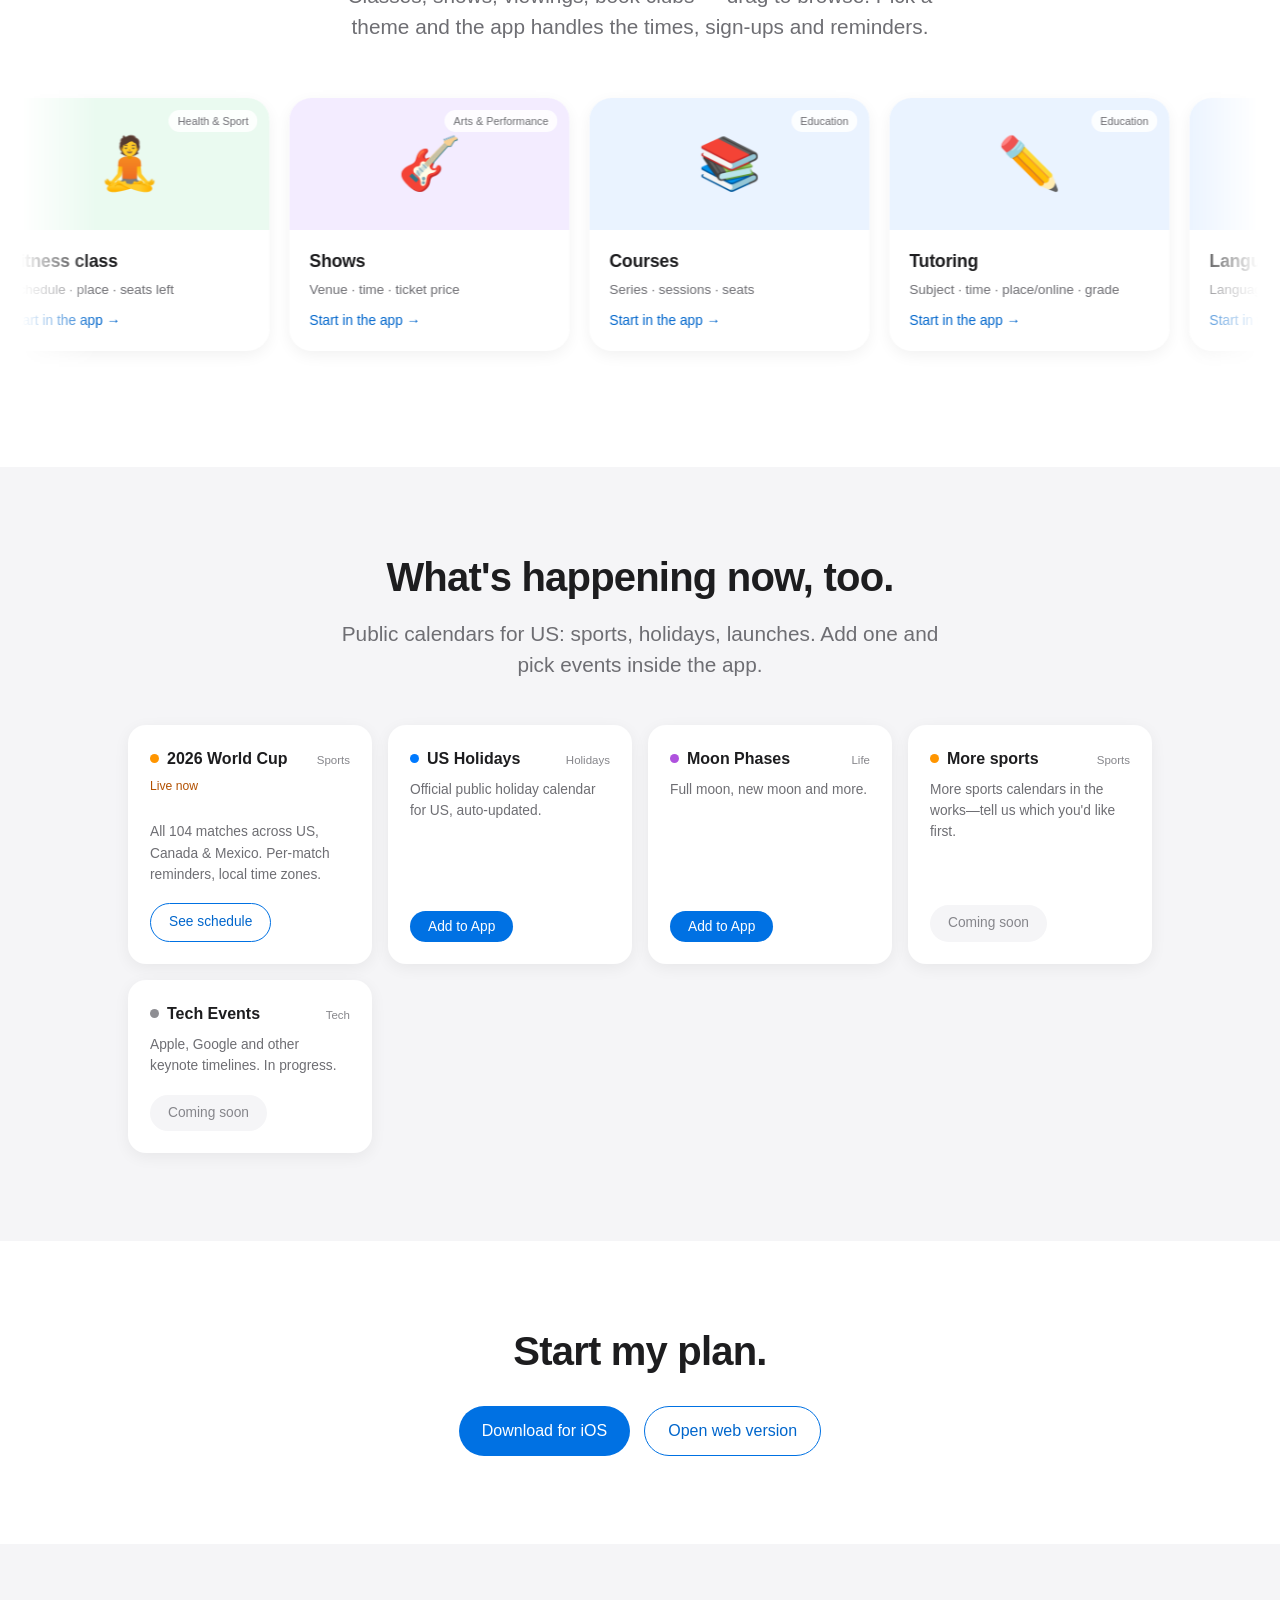
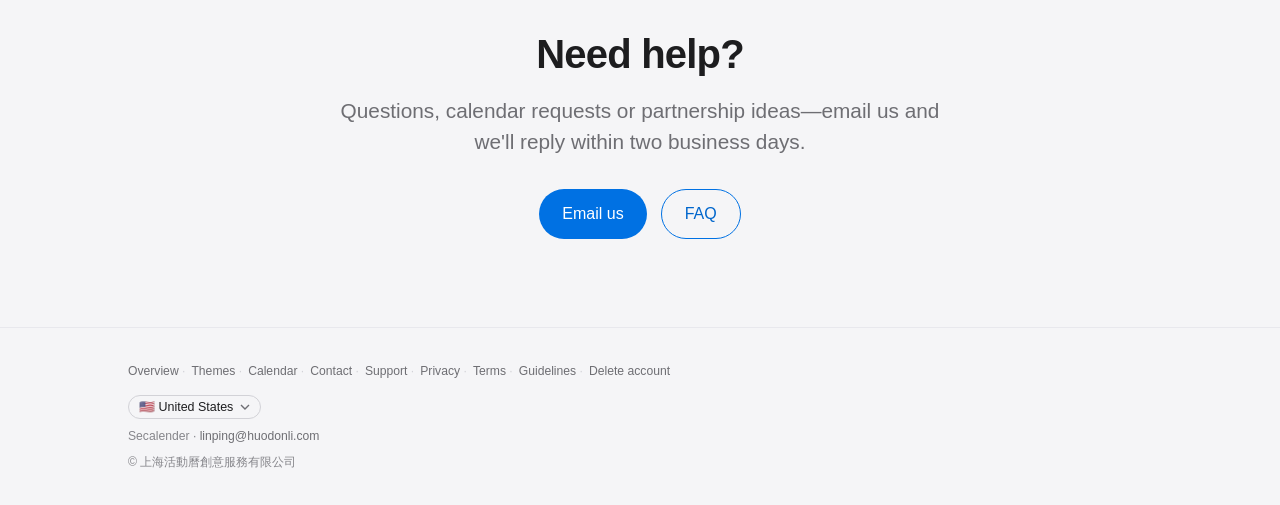
==== commit e8e03546: "资源版本号更新为 2026101502（i18n.js 有变动） Co-Authored-By: Claude Opus 5 <noreply@anthropic.com> Claude-Sessio" ====
--- a/index.html
+++ b/index.html
@@ -17,7 +17,7 @@
 <meta property="og:description" content="現成的行程模板與公開活動，選一個開始日期，整份直接進你的行事曆。">
 <meta property="og:image" content="https://secalender.com/assets/og.png">
 <meta name="twitter:card" content="summary_large_image">
-<link rel="stylesheet" href="/assets/ui.css?v=20261015">
+<link rel="stylesheet" href="/assets/ui.css?v=2026101502">
 <style>
 /* ===== 第一畫面 ===== */
 .hero{padding:96px 22px 80px;text-align:center;background:linear-gradient(180deg,#fbfbfd 0%,#fff 100%)}
@@ -246,9 +246,9 @@
  </div>
 </div>
 
-<script src="/assets/i18n.js?v=20261015"></script> <!-- 修改内容 -->
-<script src="/assets/catalog.js?v=20261015"></script>
-<script src="/assets/solutions.js?v=20261015"></script> <!-- 修改内容：主題方案取代行程模板 -->
-<script src="/assets/home.js?v=20261015"></script>
+<script src="/assets/i18n.js?v=2026101502"></script> <!-- 修改内容 -->
+<script src="/assets/catalog.js?v=2026101502"></script>
+<script src="/assets/solutions.js?v=2026101502"></script> <!-- 修改内容：主題方案取代行程模板 -->
+<script src="/assets/home.js?v=2026101502"></script>
 </body>
 </html>
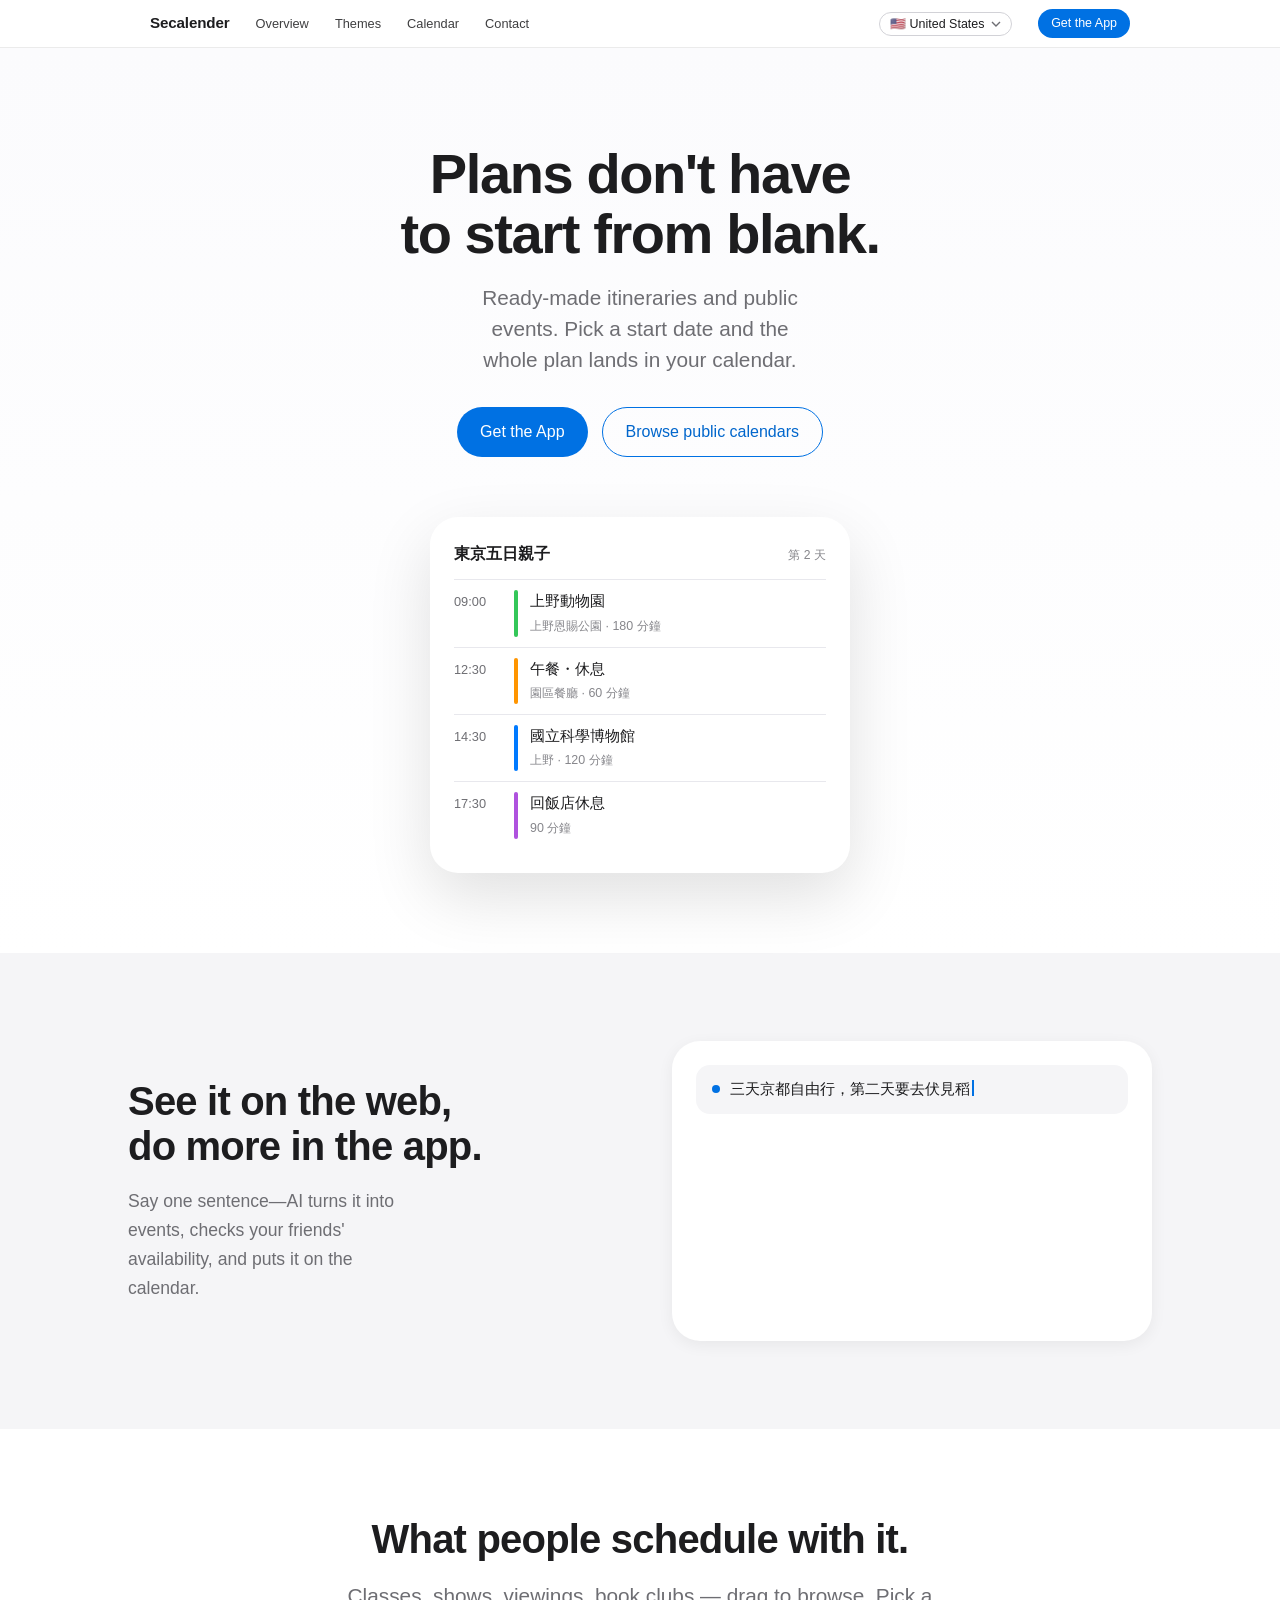
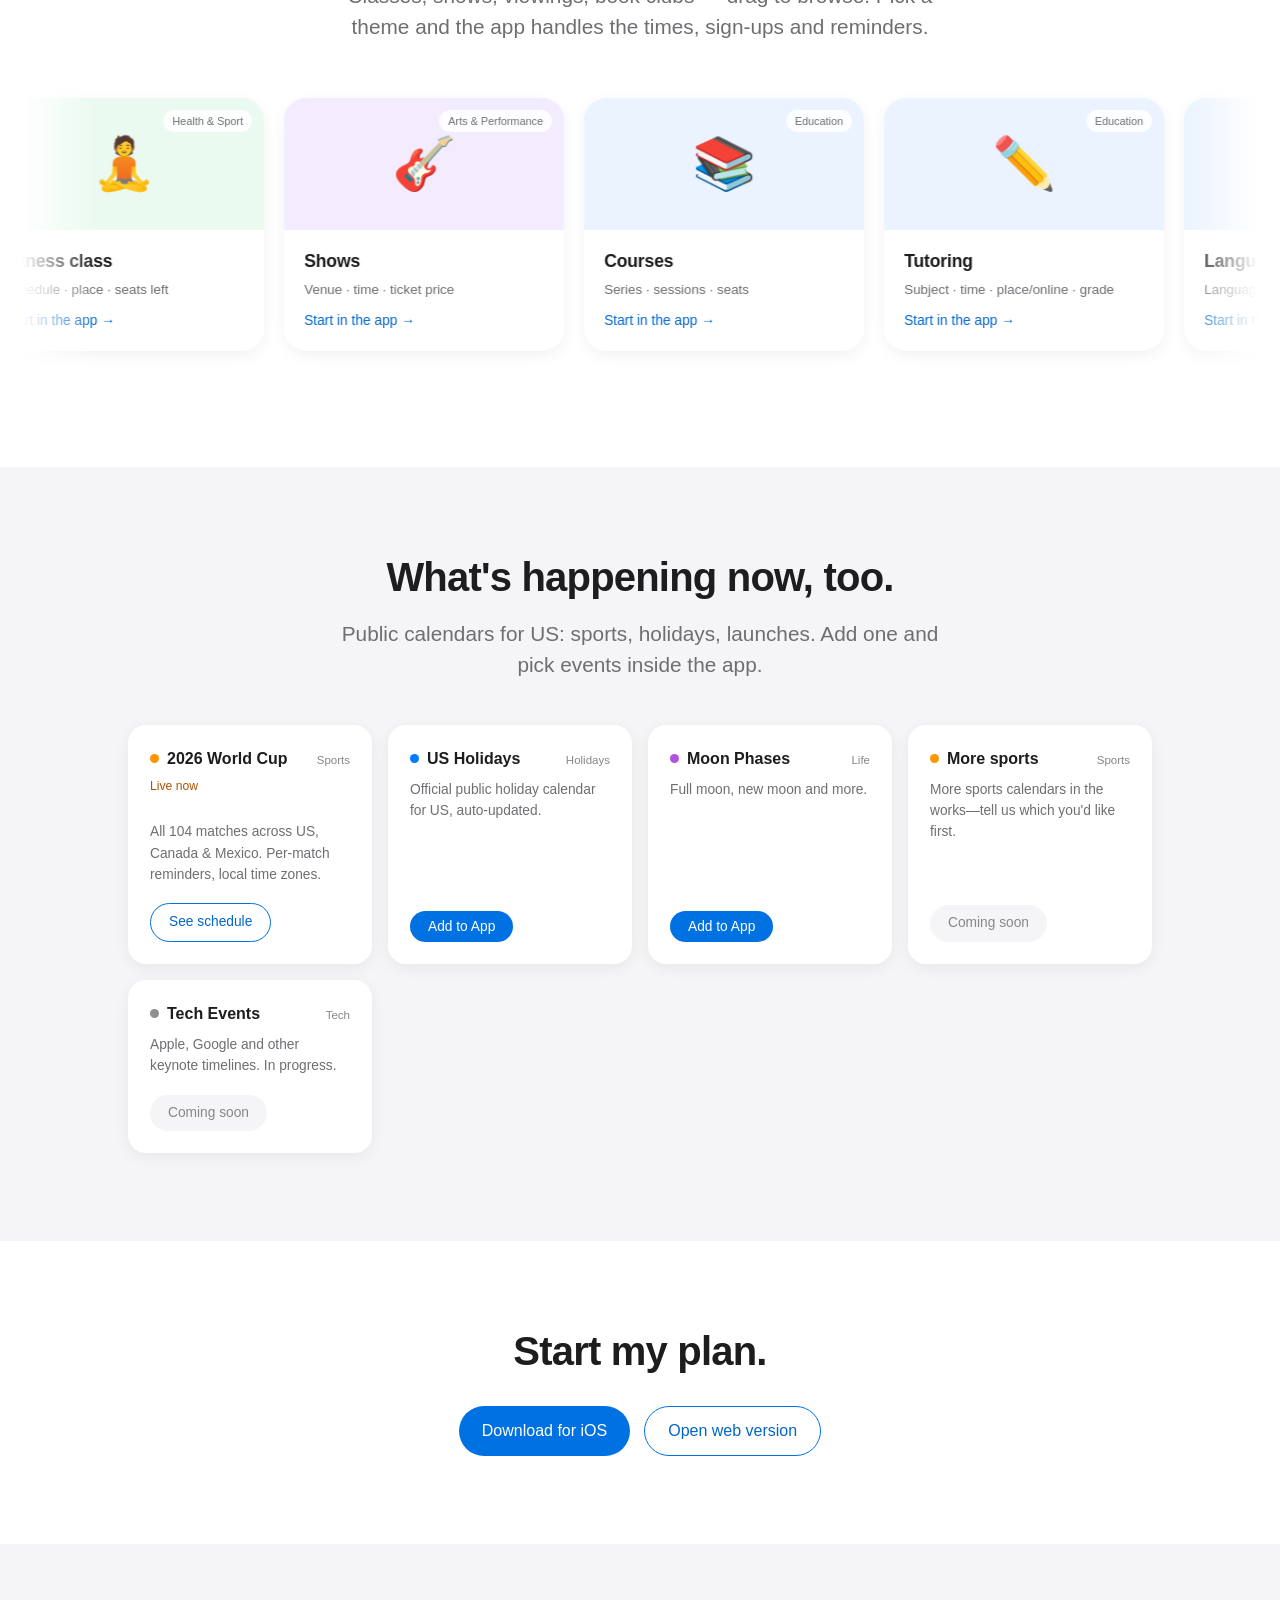
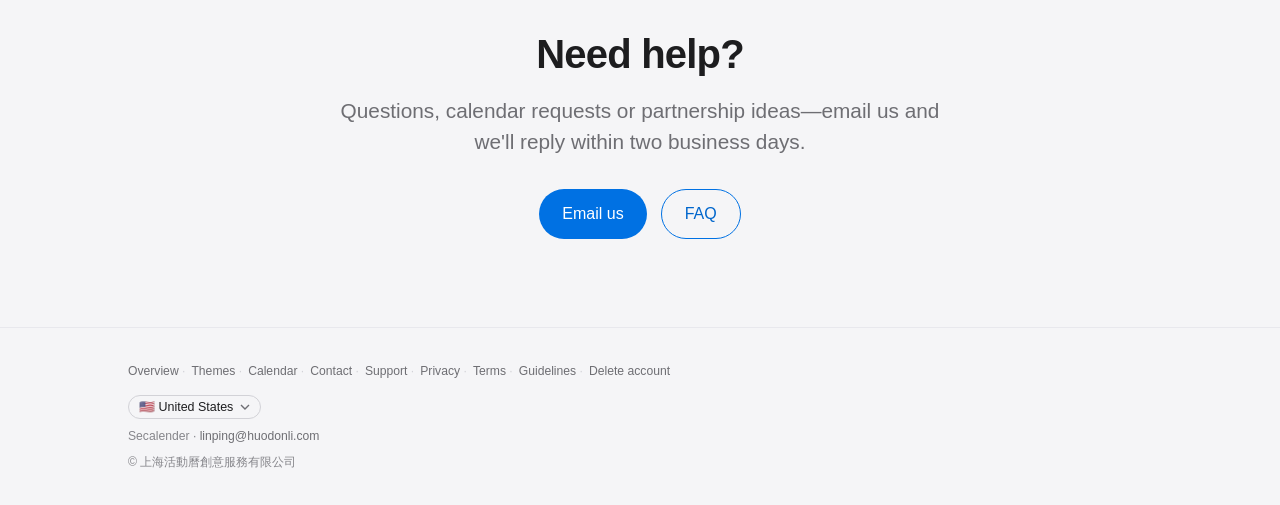
==== commit 2854b7fb: "站内连结一律去掉 .html（GitHub Pages 原生支援），sitemap 与 canonical 同步 Co-Authored-By: Claude Opus 5 <noreply@anth" ====
--- a/index.html
+++ b/index.html
@@ -17,7 +17,7 @@
 <meta property="og:description" content="現成的行程模板與公開活動，選一個開始日期，整份直接進你的行事曆。">
 <meta property="og:image" content="https://secalender.com/assets/og.png">
 <meta name="twitter:card" content="summary_large_image">
-<link rel="stylesheet" href="/assets/ui.css?v=2026101502">
+<link rel="stylesheet" href="/assets/ui.css?v=2026101503">
 <style>
 /* ===== 第一畫面 ===== */
 .hero{padding:96px 22px 80px;text-align:center;background:linear-gradient(180deg,#fbfbfd 0%,#fff 100%)}
@@ -142,7 +142,7 @@
   <a class="brand" href="/">Secalender</a>
   <a href="#intro" data-i18n="nav_intro">介紹</a>
   <a href="#templates" data-i18n="nav_tpl">主題</a>
-  <a href="/calendar.html" data-i18n="nav_cal">日曆</a>
+  <a href="/calendar" data-i18n="nav_cal">日曆</a>
   <a href="#contact" data-i18n="nav_contact">聯繫我們</a>
   <span class="sp"></span>
   <span data-region-switch></span> <!-- 修改内容 -->
@@ -207,7 +207,7 @@
   <h2 class="title" data-in data-i18n="start_h">開始我的行程。</h2>
   <div class="cta-row" data-in style="--d:1">
    <a class="btn" href="https://testflight.apple.com/join/K3JKca9n" data-i18n="start_ios">下載 iOS 版</a>
-   <a class="btn sec" href="/calendar.html" data-i18n="start_web">開啟網頁版</a>
+   <a class="btn sec" href="/calendar" data-i18n="start_web">開啟網頁版</a>
   </div>
  </div>
 </section>
@@ -219,14 +219,14 @@
   <p class="lede wide" data-in style="--d:1" data-i18n="help_p">使用問題、日曆內容許願、合作提案，都可以直接寫信給我們，兩個工作日內回覆。</p>
   <div class="cta-row" data-in style="--d:2">
    <a class="btn" href="mailto:linping@huodonli.com" data-i18n="help_mail">寫信給我們</a>
-   <a class="btn sec" href="/support.html" data-i18n="help_faq">常見問題</a>
+   <a class="btn sec" href="/support" data-i18n="help_faq">常見問題</a>
   </div>
  </div>
 </section>
 
 <div class="foot">
  <div class="in">
-  <div class="row"><a href="#intro" data-i18n="nav_intro">介紹</a><a href="#templates" data-i18n="nav_tpl">主題</a><a href="/calendar.html" data-i18n="nav_cal">日曆</a><a href="/support.html" data-i18n="nav_contact">聯繫我們</a><a href="/support.html" data-i18n="f_support">支援</a><a href="/privacy.html" data-i18n="f_privacy">隱私政策</a><a href="/terms.html" data-i18n="f_terms">服務條款</a><a href="/community-guidelines.html" data-i18n="f_guidelines">社群規範</a><a href="/delete-account.html" data-i18n="f_delete">刪除帳號</a></div>
+  <div class="row"><a href="#intro" data-i18n="nav_intro">介紹</a><a href="#templates" data-i18n="nav_tpl">主題</a><a href="/calendar" data-i18n="nav_cal">日曆</a><a href="/support" data-i18n="nav_contact">聯繫我們</a><a href="/support" data-i18n="f_support">支援</a><a href="/privacy" data-i18n="f_privacy">隱私政策</a><a href="/terms" data-i18n="f_terms">服務條款</a><a href="/community-guidelines" data-i18n="f_guidelines">社群規範</a><a href="/delete-account" data-i18n="f_delete">刪除帳號</a></div>
   <div data-region-switch></div> <!-- 修改内容 -->
   <div>Secalender · <a href="mailto:linping@huodonli.com">linping@huodonli.com</a></div>
   <div>© 上海活動曆創意服務有限公司</div>
@@ -246,9 +246,9 @@
  </div>
 </div>
 
-<script src="/assets/i18n.js?v=2026101502"></script> <!-- 修改内容 -->
-<script src="/assets/catalog.js?v=2026101502"></script>
-<script src="/assets/solutions.js?v=2026101502"></script> <!-- 修改内容：主題方案取代行程模板 -->
-<script src="/assets/home.js?v=2026101502"></script>
+<script src="/assets/i18n.js?v=2026101503"></script> <!-- 修改内容 -->
+<script src="/assets/catalog.js?v=2026101503"></script>
+<script src="/assets/solutions.js?v=2026101503"></script> <!-- 修改内容：主題方案取代行程模板 -->
+<script src="/assets/home.js?v=2026101503"></script>
 </body>
 </html>
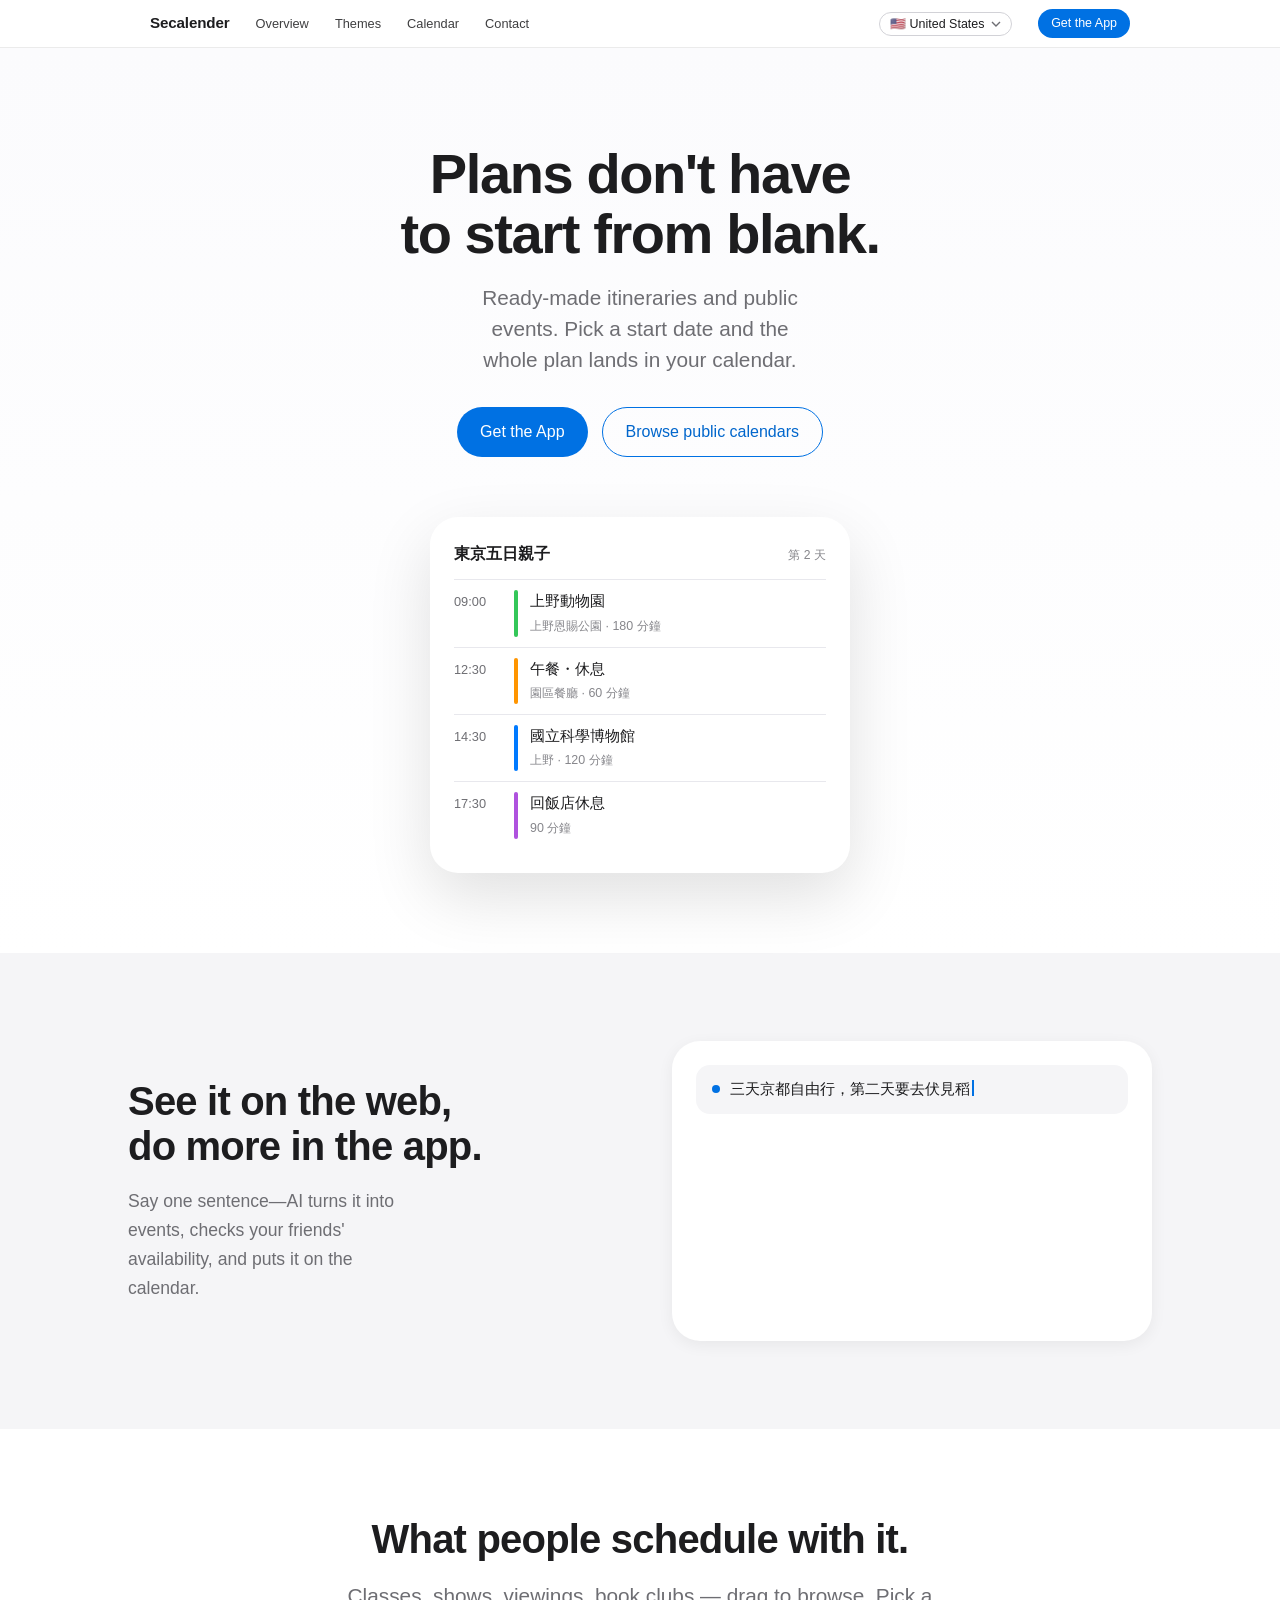
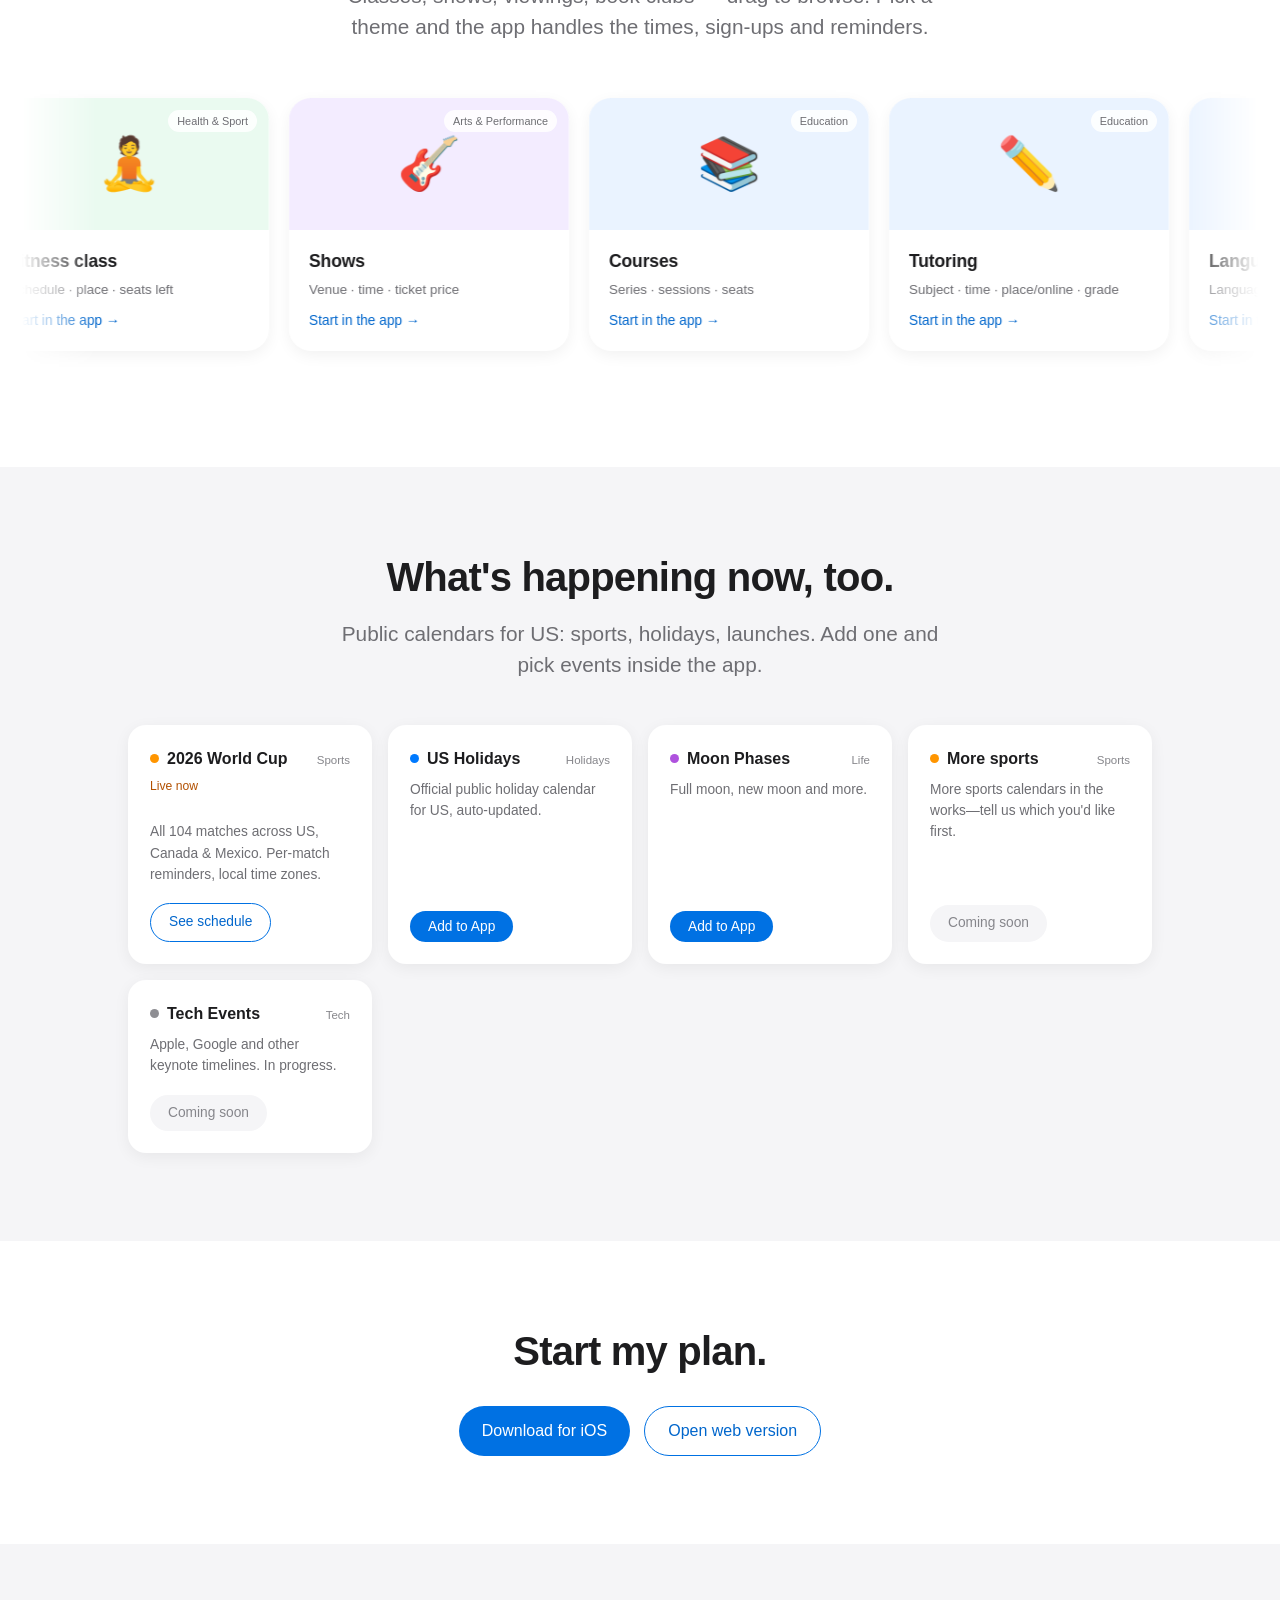
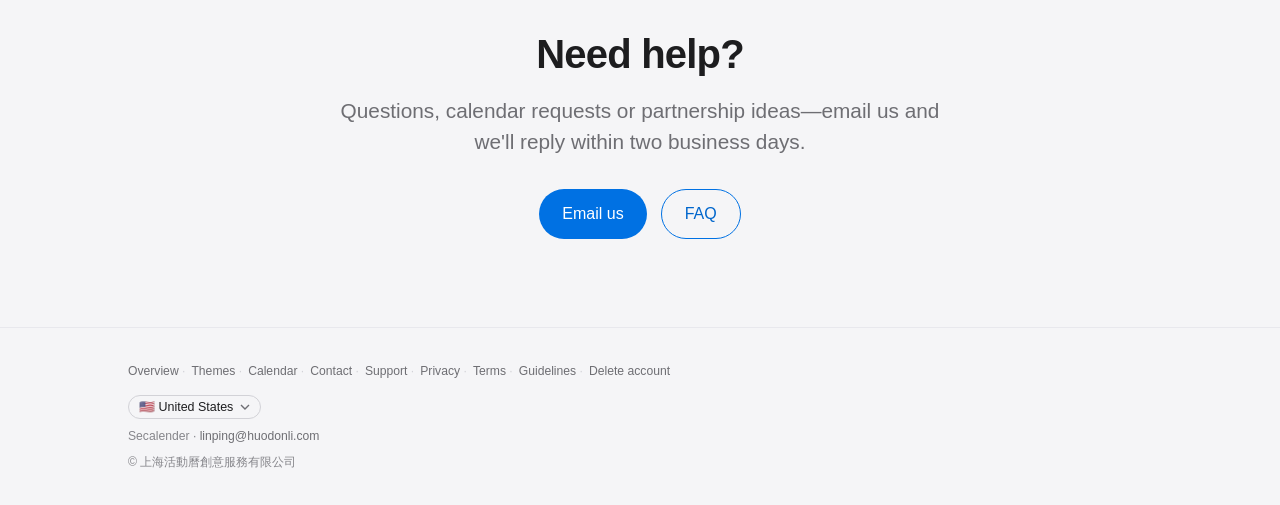
==== commit 7cbc9caf: "多语 Step 1：全站页面载入 i18n 并自动套用，导览列与页尾字串多语化，每页加上语言切换器 Co-Authored-By: Claude Opus 5 <noreply@anthropic.c" ====
--- a/index.html
+++ b/index.html
@@ -17,7 +17,7 @@
 <meta property="og:description" content="現成的行程模板與公開活動，選一個開始日期，整份直接進你的行事曆。">
 <meta property="og:image" content="https://secalender.com/assets/og.png">
 <meta name="twitter:card" content="summary_large_image">
-<link rel="stylesheet" href="/assets/ui.css?v=2026101503">
+<link rel="stylesheet" href="/assets/ui.css?v=2026101504">
 <style>
 /* ===== 第一畫面 ===== */
 .hero{padding:96px 22px 80px;text-align:center;background:linear-gradient(180deg,#fbfbfd 0%,#fff 100%)}
@@ -246,9 +246,9 @@
  </div>
 </div>
 
-<script src="/assets/i18n.js?v=2026101503"></script> <!-- 修改内容 -->
-<script src="/assets/catalog.js?v=2026101503"></script>
-<script src="/assets/solutions.js?v=2026101503"></script> <!-- 修改内容：主題方案取代行程模板 -->
-<script src="/assets/home.js?v=2026101503"></script>
+<script src="/assets/i18n.js?v=2026101504"></script> <!-- 修改内容 -->
+<script src="/assets/catalog.js?v=2026101504"></script>
+<script src="/assets/solutions.js?v=2026101504"></script> <!-- 修改内容：主題方案取代行程模板 -->
+<script src="/assets/home.js?v=2026101504"></script>
 </body>
 </html>
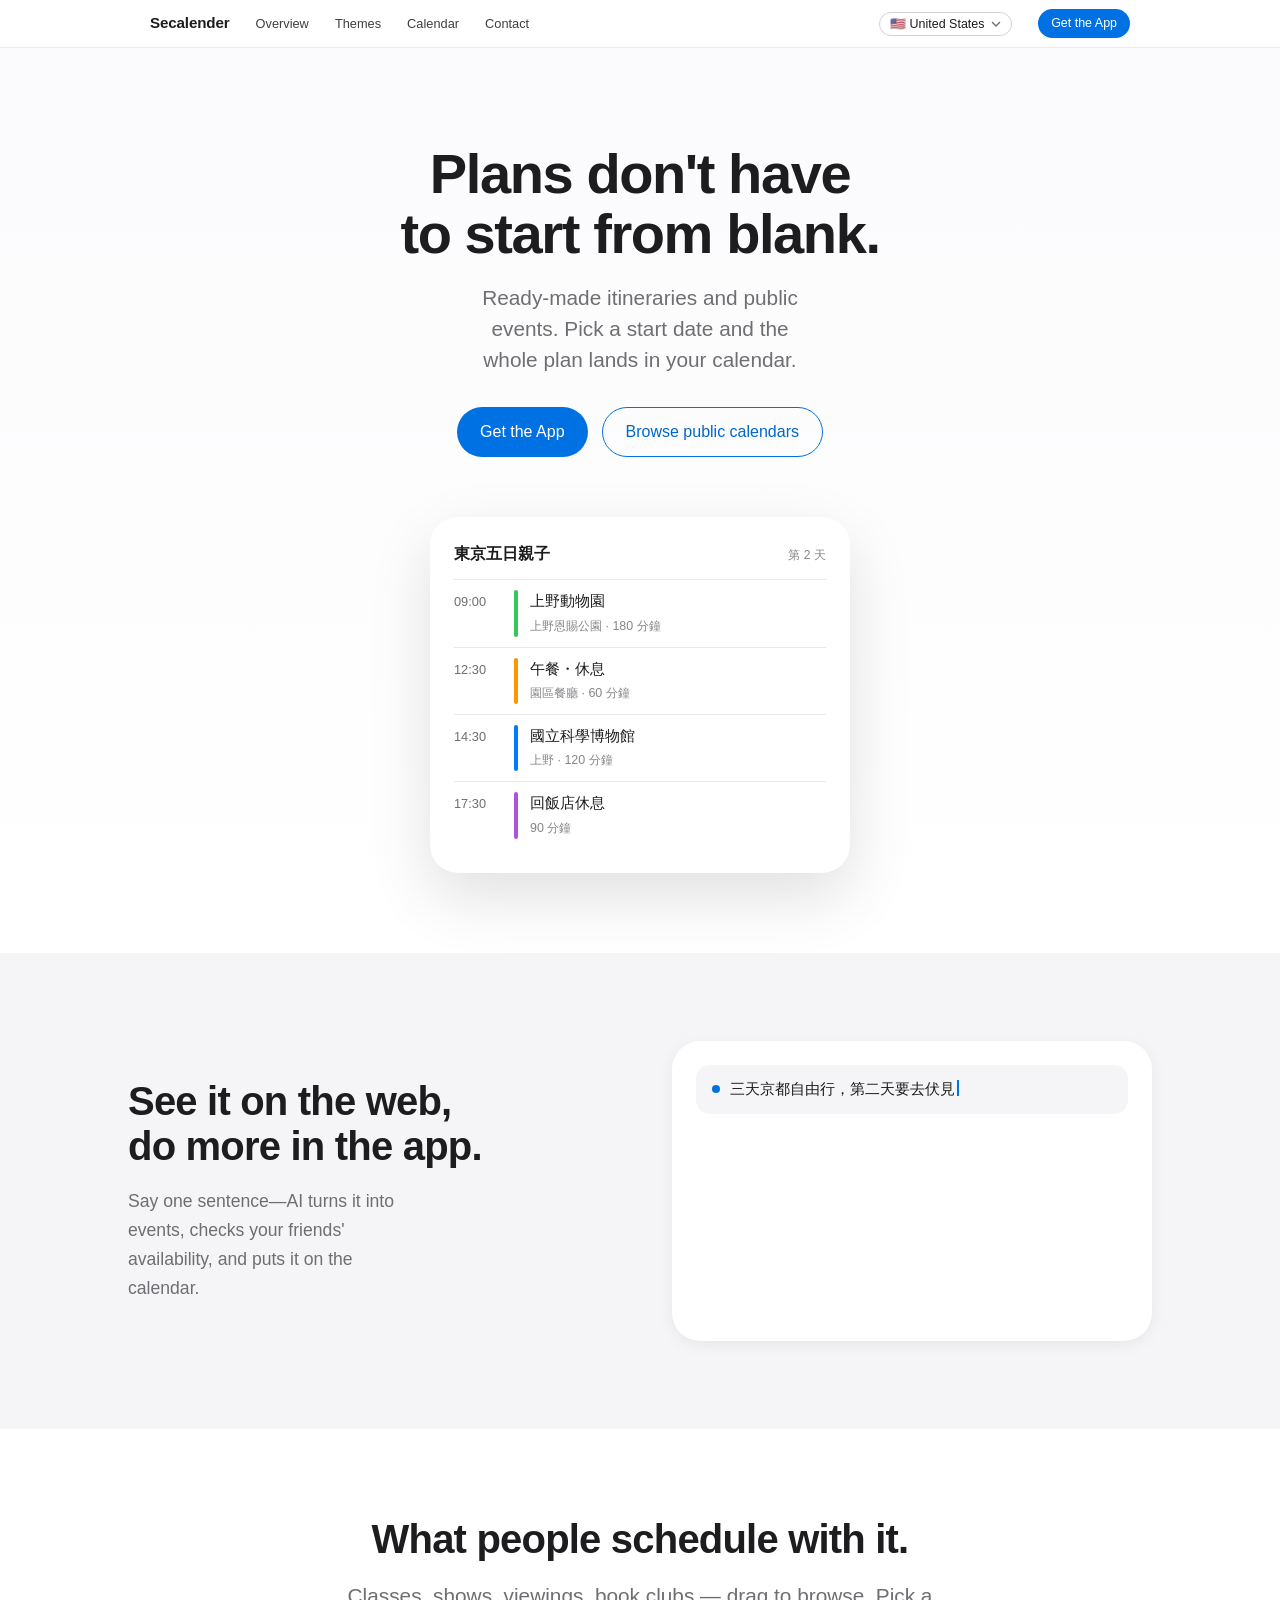
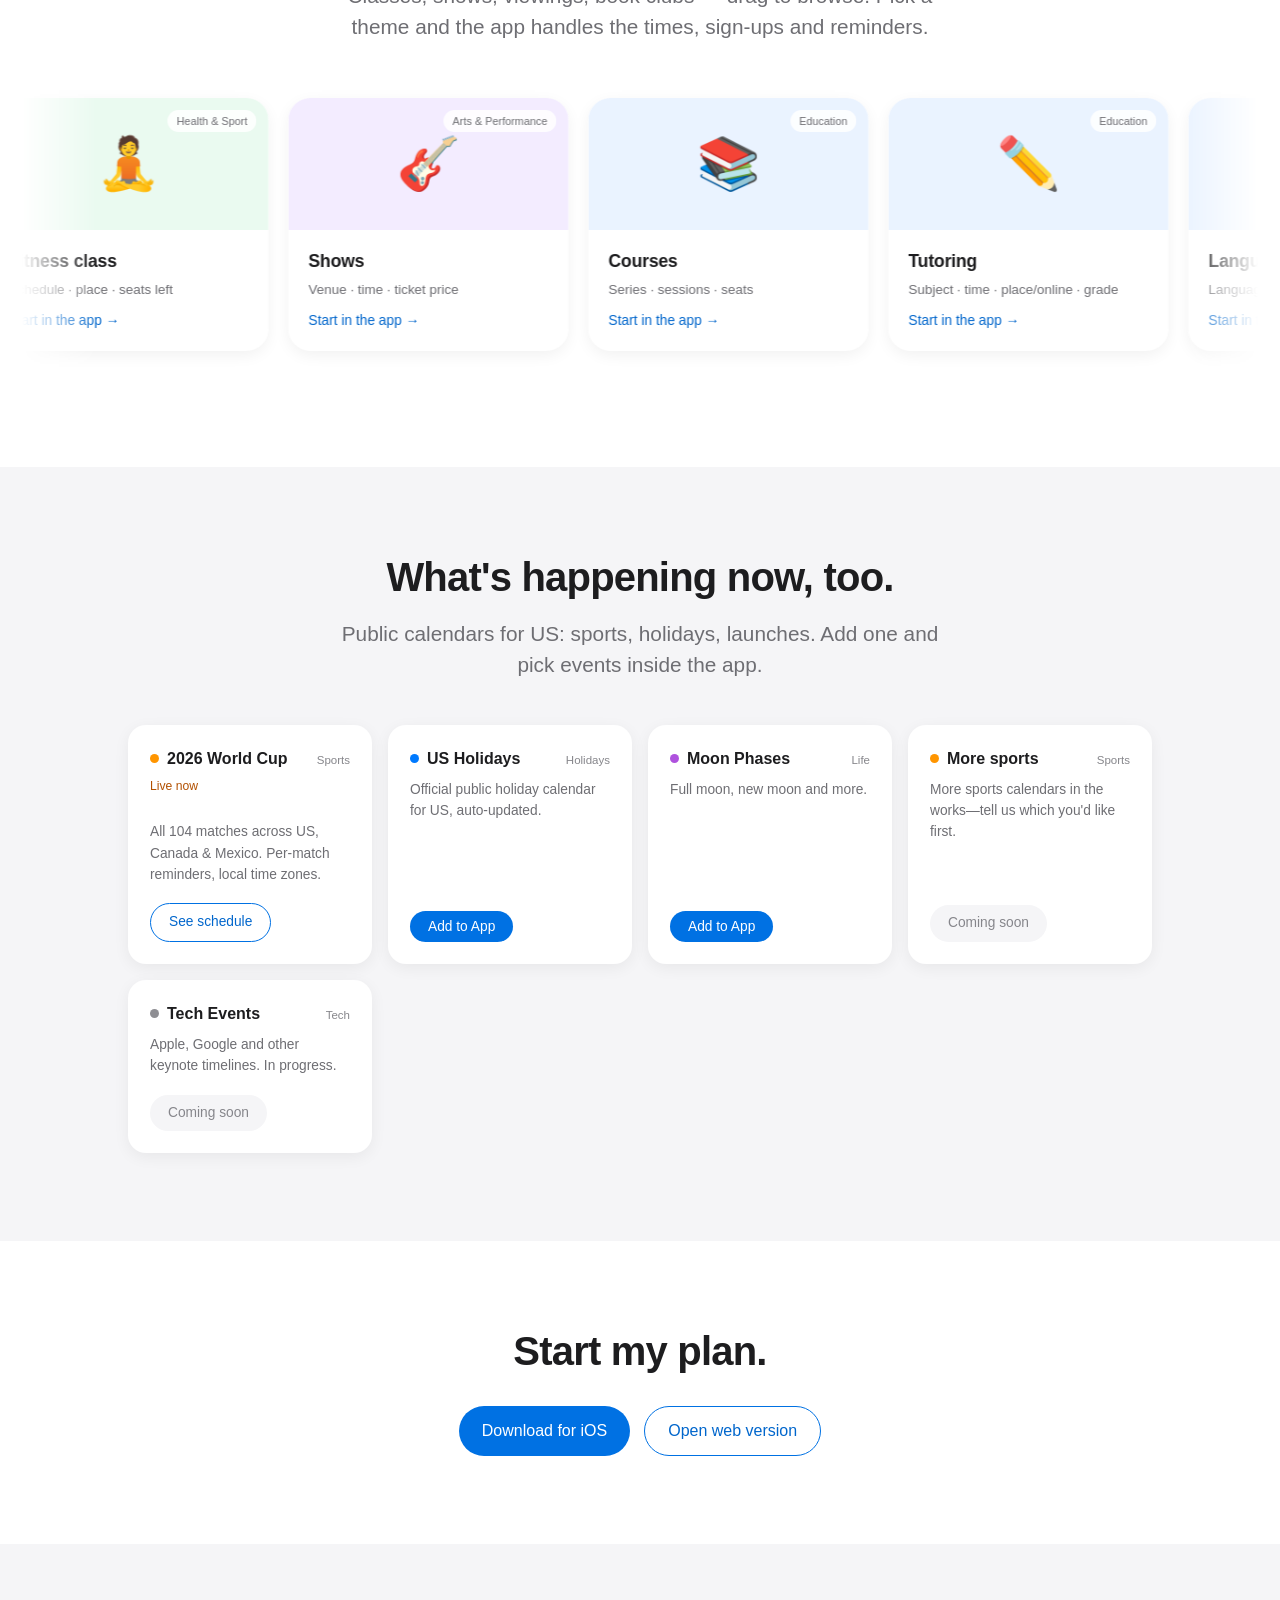
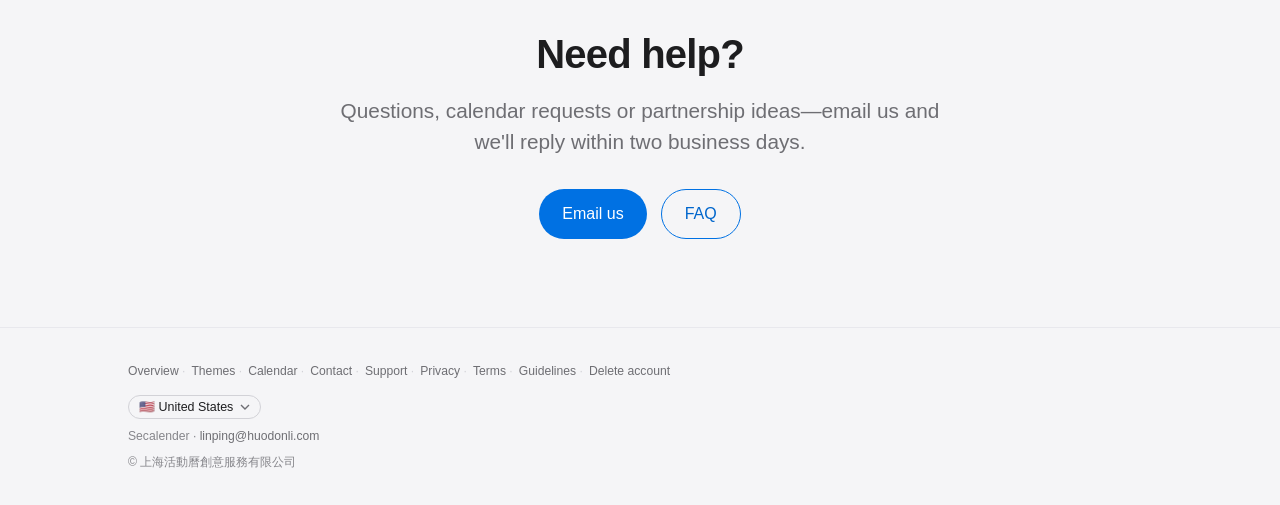
==== commit 8d6a9442: "多语 Step 5：各页 title／description 跟随语系，加上 hreflang 与 x-default，sitemap 补齐页面 Co-Authored-By: Claude Opus" ====
--- a/index.html
+++ b/index.html
@@ -1,5 +1,5 @@
 <!DOCTYPE html>
-<html lang="zh-TW">
+<html lang="zh-TW" data-i18n-title="ttl_home" data-i18n-desc="dsc_home">
 <head>
 <meta charset="UTF-8">
 <meta name="viewport" content="width=device-width,initial-scale=1">
@@ -17,7 +17,7 @@
 <meta property="og:description" content="現成的行程模板與公開活動，選一個開始日期，整份直接進你的行事曆。">
 <meta property="og:image" content="https://secalender.com/assets/og.png">
 <meta name="twitter:card" content="summary_large_image">
-<link rel="stylesheet" href="/assets/ui.css?v=2026101504">
+<link rel="stylesheet" href="/assets/ui.css?v=2026101505">
 <style>
 /* ===== 第一畫面 ===== */
 .hero{padding:96px 22px 80px;text-align:center;background:linear-gradient(180deg,#fbfbfd 0%,#fff 100%)}
@@ -134,6 +134,14 @@
   .pc{opacity:1;transform:none}
 }
 </style>
+<link rel="alternate" hreflang="zh-TW" href="https://secalender.com/?region=TW">
+<link rel="alternate" hreflang="zh-Hans" href="https://secalender.com/?region=CN">
+<link rel="alternate" hreflang="ja" href="https://secalender.com/?region=JP">
+<link rel="alternate" hreflang="en" href="https://secalender.com/?region=US">
+<link rel="alternate" hreflang="es" href="https://secalender.com/?region=ES">
+<link rel="alternate" hreflang="fr" href="https://secalender.com/?region=FR">
+<link rel="alternate" hreflang="de" href="https://secalender.com/?region=DE">
+<link rel="alternate" hreflang="x-default" href="https://secalender.com/">
 </head>
 <body>
 
@@ -246,9 +254,10 @@
  </div>
 </div>
 
-<script src="/assets/i18n.js?v=2026101504"></script> <!-- 修改内容 -->
-<script src="/assets/catalog.js?v=2026101504"></script>
-<script src="/assets/solutions.js?v=2026101504"></script> <!-- 修改内容：主題方案取代行程模板 -->
-<script src="/assets/home.js?v=2026101504"></script>
+<script src="/assets/i18n-ui.js?v=2026101505"></script>
+<script src="/assets/i18n.js?v=2026101505"></script> <!-- 修改内容 -->
+<script src="/assets/catalog.js?v=2026101505"></script>
+<script src="/assets/solutions.js?v=2026101505"></script> <!-- 修改内容：主題方案取代行程模板 -->
+<script src="/assets/home.js?v=2026101505"></script>
 </body>
 </html>
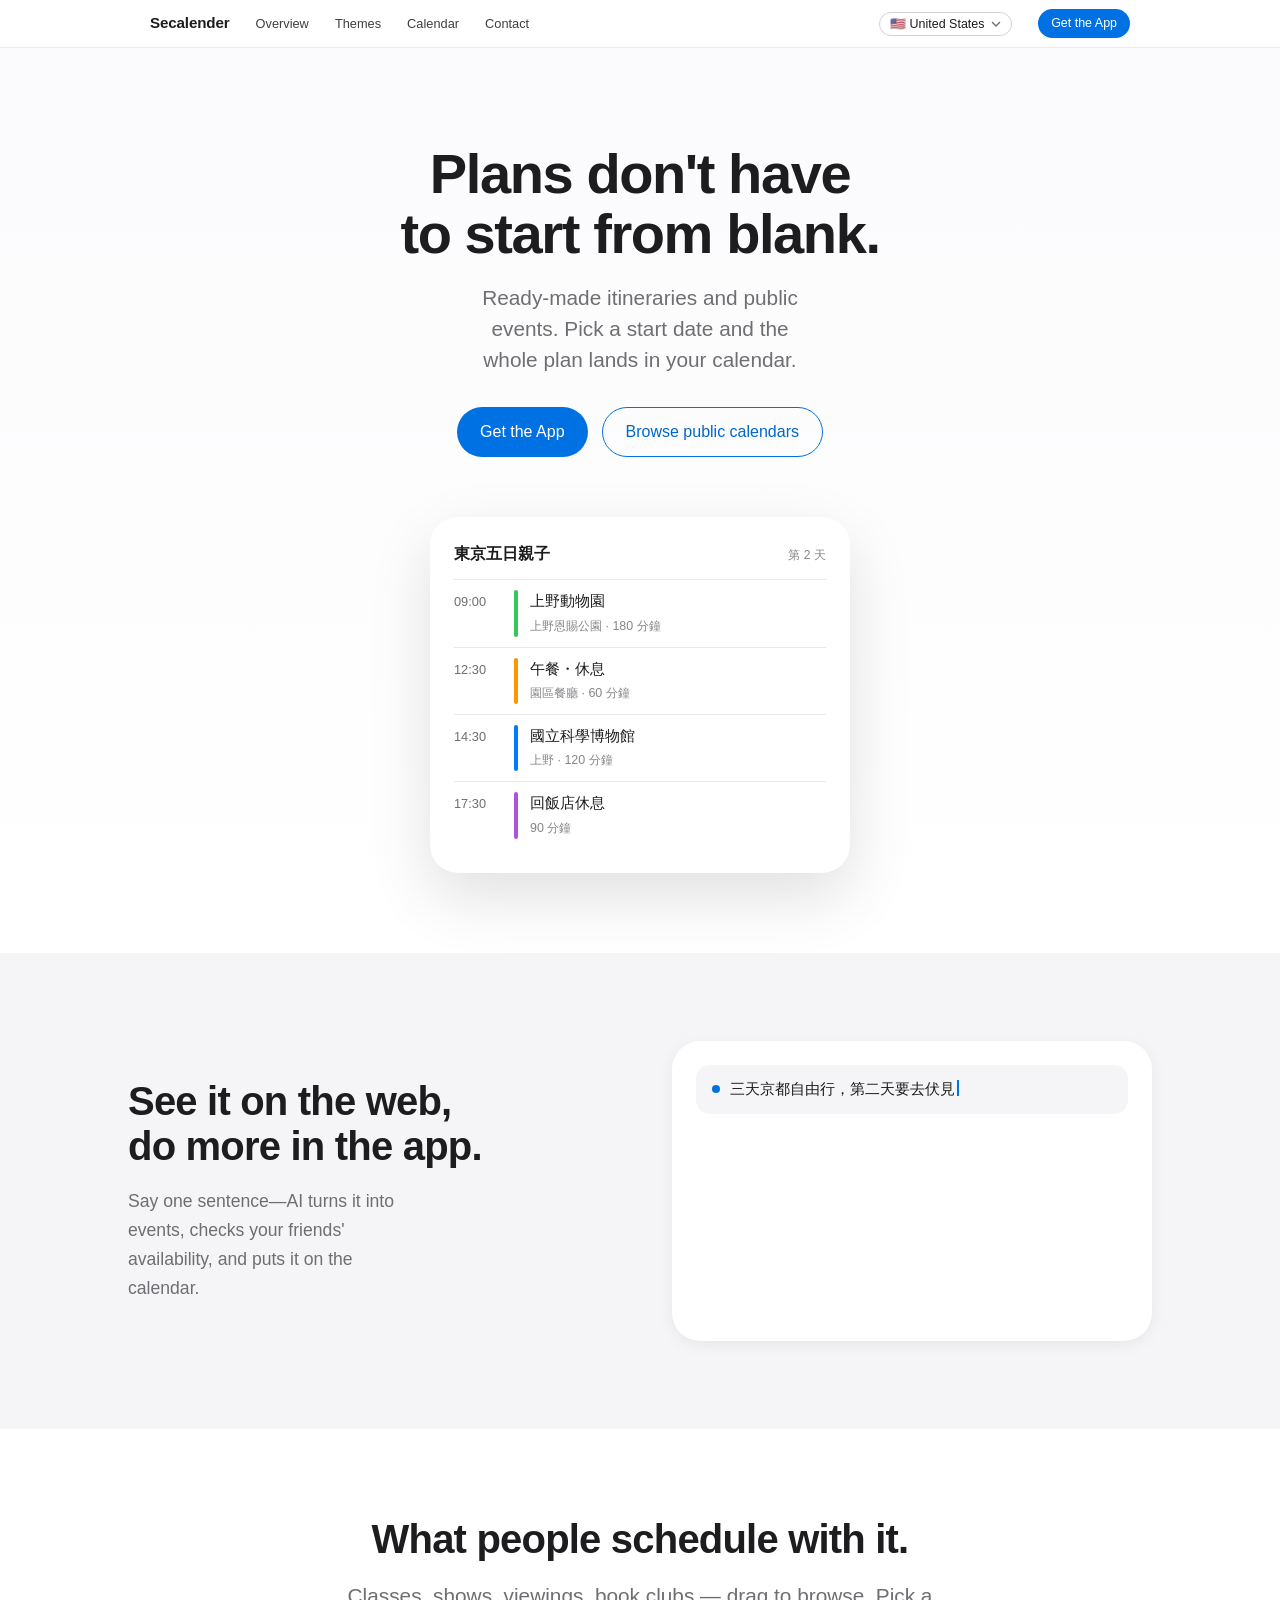
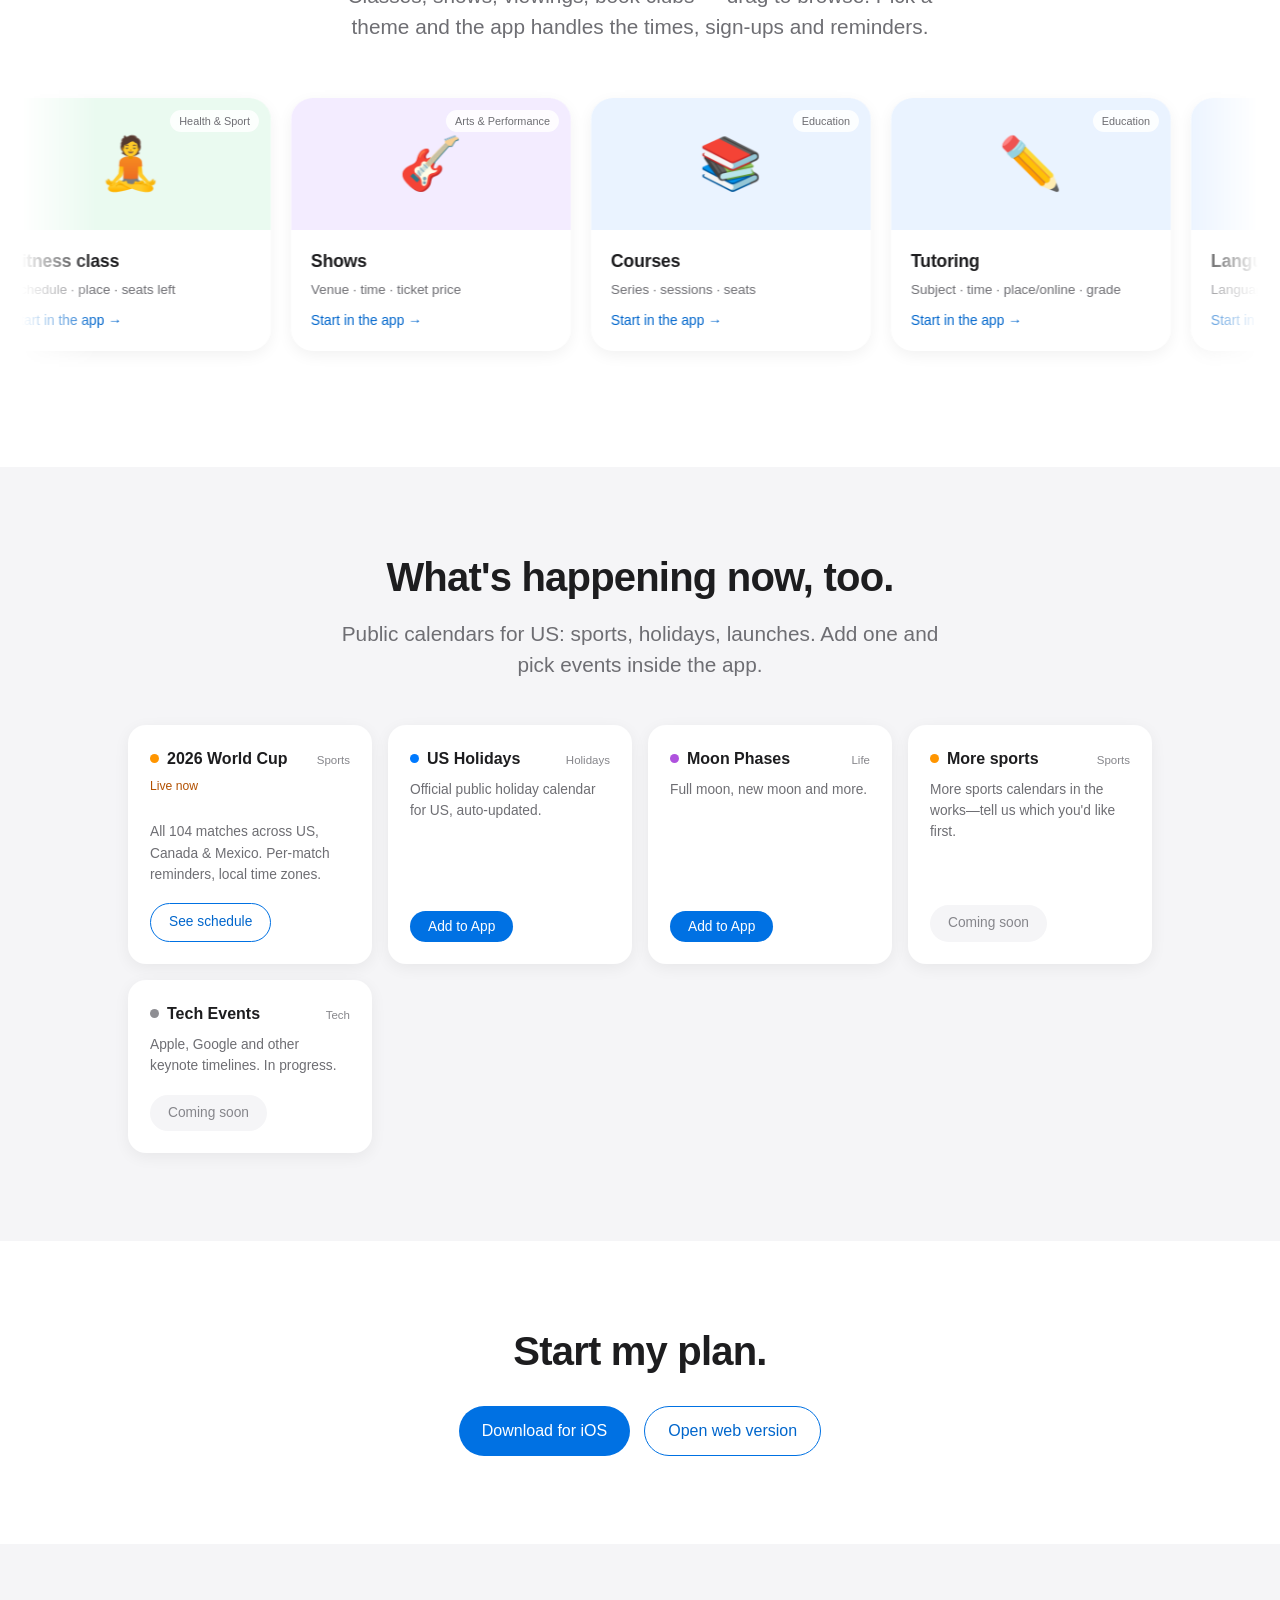
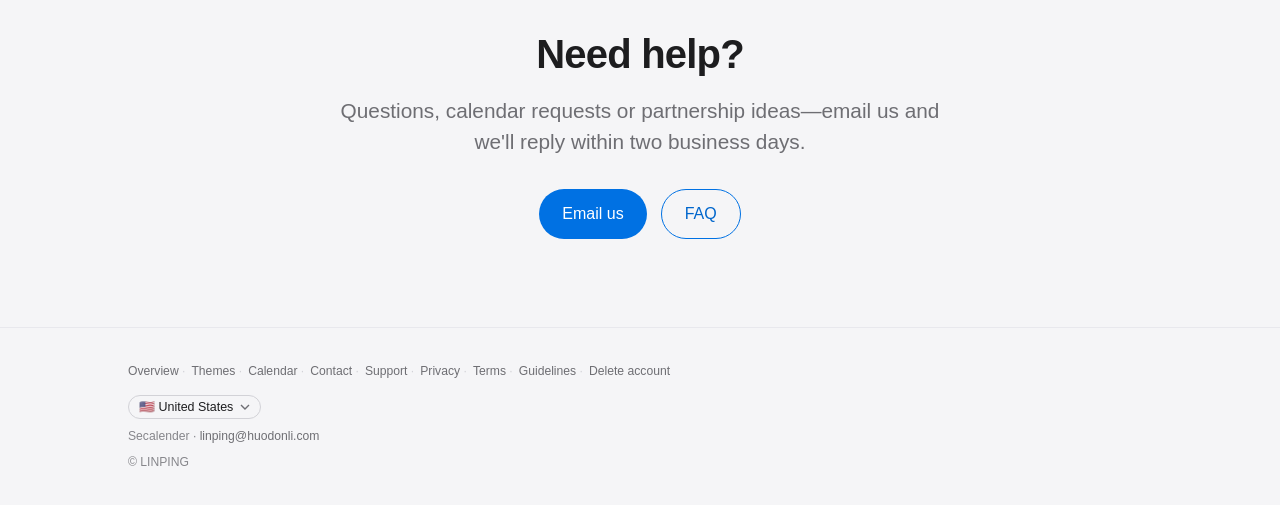
==== commit 08c4b853: "页尾版权改为 © LINPING Co-Authored-By: Claude Opus 5 <noreply@anthropic.com> Claude-Session: https://claud" ====
--- a/index.html
+++ b/index.html
@@ -17,7 +17,7 @@
 <meta property="og:description" content="現成的行程模板與公開活動，選一個開始日期，整份直接進你的行事曆。">
 <meta property="og:image" content="https://secalender.com/assets/og.png">
 <meta name="twitter:card" content="summary_large_image">
-<link rel="stylesheet" href="/assets/ui.css?v=2026101505">
+<link rel="stylesheet" href="/assets/ui.css?v=2026101506">
 <style>
 /* ===== 第一畫面 ===== */
 .hero{padding:96px 22px 80px;text-align:center;background:linear-gradient(180deg,#fbfbfd 0%,#fff 100%)}
@@ -237,7 +237,7 @@
   <div class="row"><a href="#intro" data-i18n="nav_intro">介紹</a><a href="#templates" data-i18n="nav_tpl">主題</a><a href="/calendar" data-i18n="nav_cal">日曆</a><a href="/support" data-i18n="nav_contact">聯繫我們</a><a href="/support" data-i18n="f_support">支援</a><a href="/privacy" data-i18n="f_privacy">隱私政策</a><a href="/terms" data-i18n="f_terms">服務條款</a><a href="/community-guidelines" data-i18n="f_guidelines">社群規範</a><a href="/delete-account" data-i18n="f_delete">刪除帳號</a></div>
   <div data-region-switch></div> <!-- 修改内容 -->
   <div>Secalender · <a href="mailto:linping@huodonli.com">linping@huodonli.com</a></div>
-  <div>© 上海活動曆創意服務有限公司</div>
+  <div>© LINPING</div>
  </div>
 </div>
 
@@ -254,10 +254,10 @@
  </div>
 </div>
 
-<script src="/assets/i18n-ui.js?v=2026101505"></script>
-<script src="/assets/i18n.js?v=2026101505"></script> <!-- 修改内容 -->
-<script src="/assets/catalog.js?v=2026101505"></script>
-<script src="/assets/solutions.js?v=2026101505"></script> <!-- 修改内容：主題方案取代行程模板 -->
-<script src="/assets/home.js?v=2026101505"></script>
+<script src="/assets/i18n-ui.js?v=2026101506"></script>
+<script src="/assets/i18n.js?v=2026101506"></script> <!-- 修改内容 -->
+<script src="/assets/catalog.js?v=2026101506"></script>
+<script src="/assets/solutions.js?v=2026101506"></script> <!-- 修改内容：主題方案取代行程模板 -->
+<script src="/assets/home.js?v=2026101506"></script>
 </body>
 </html>
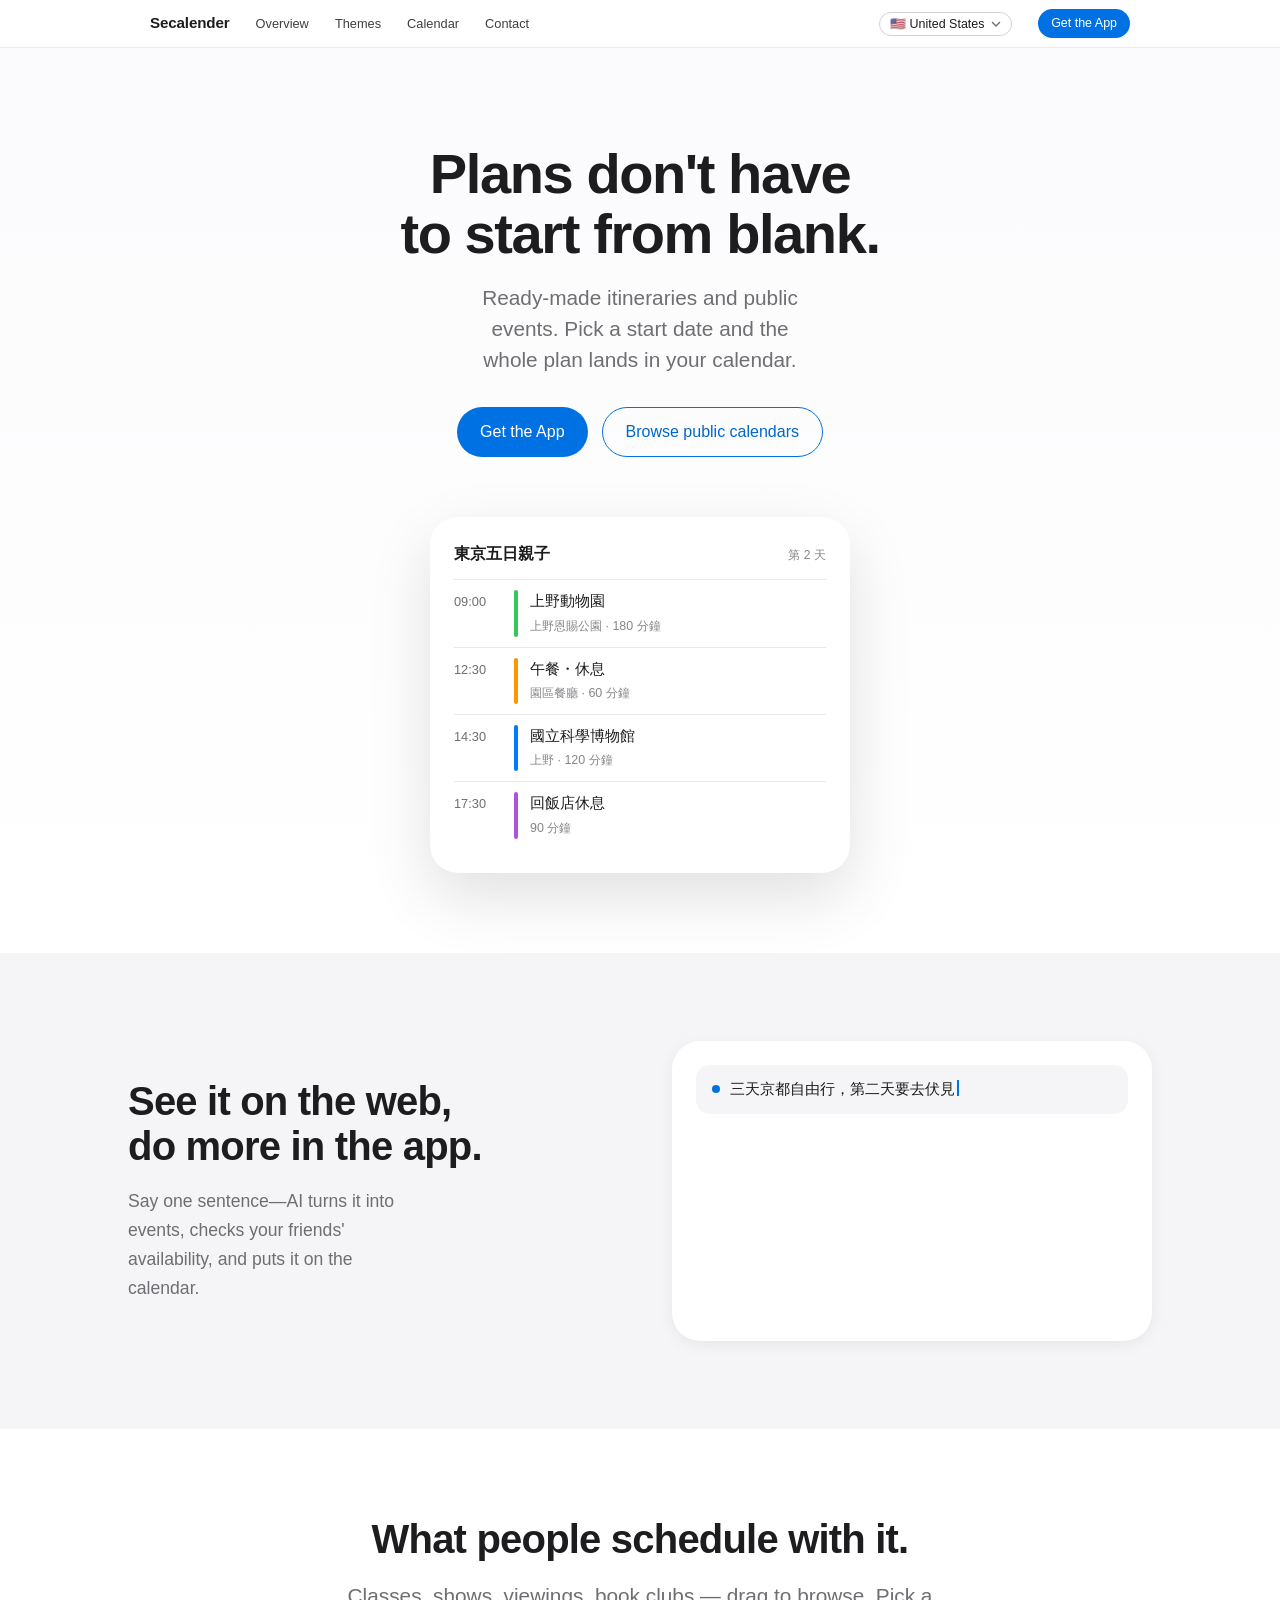
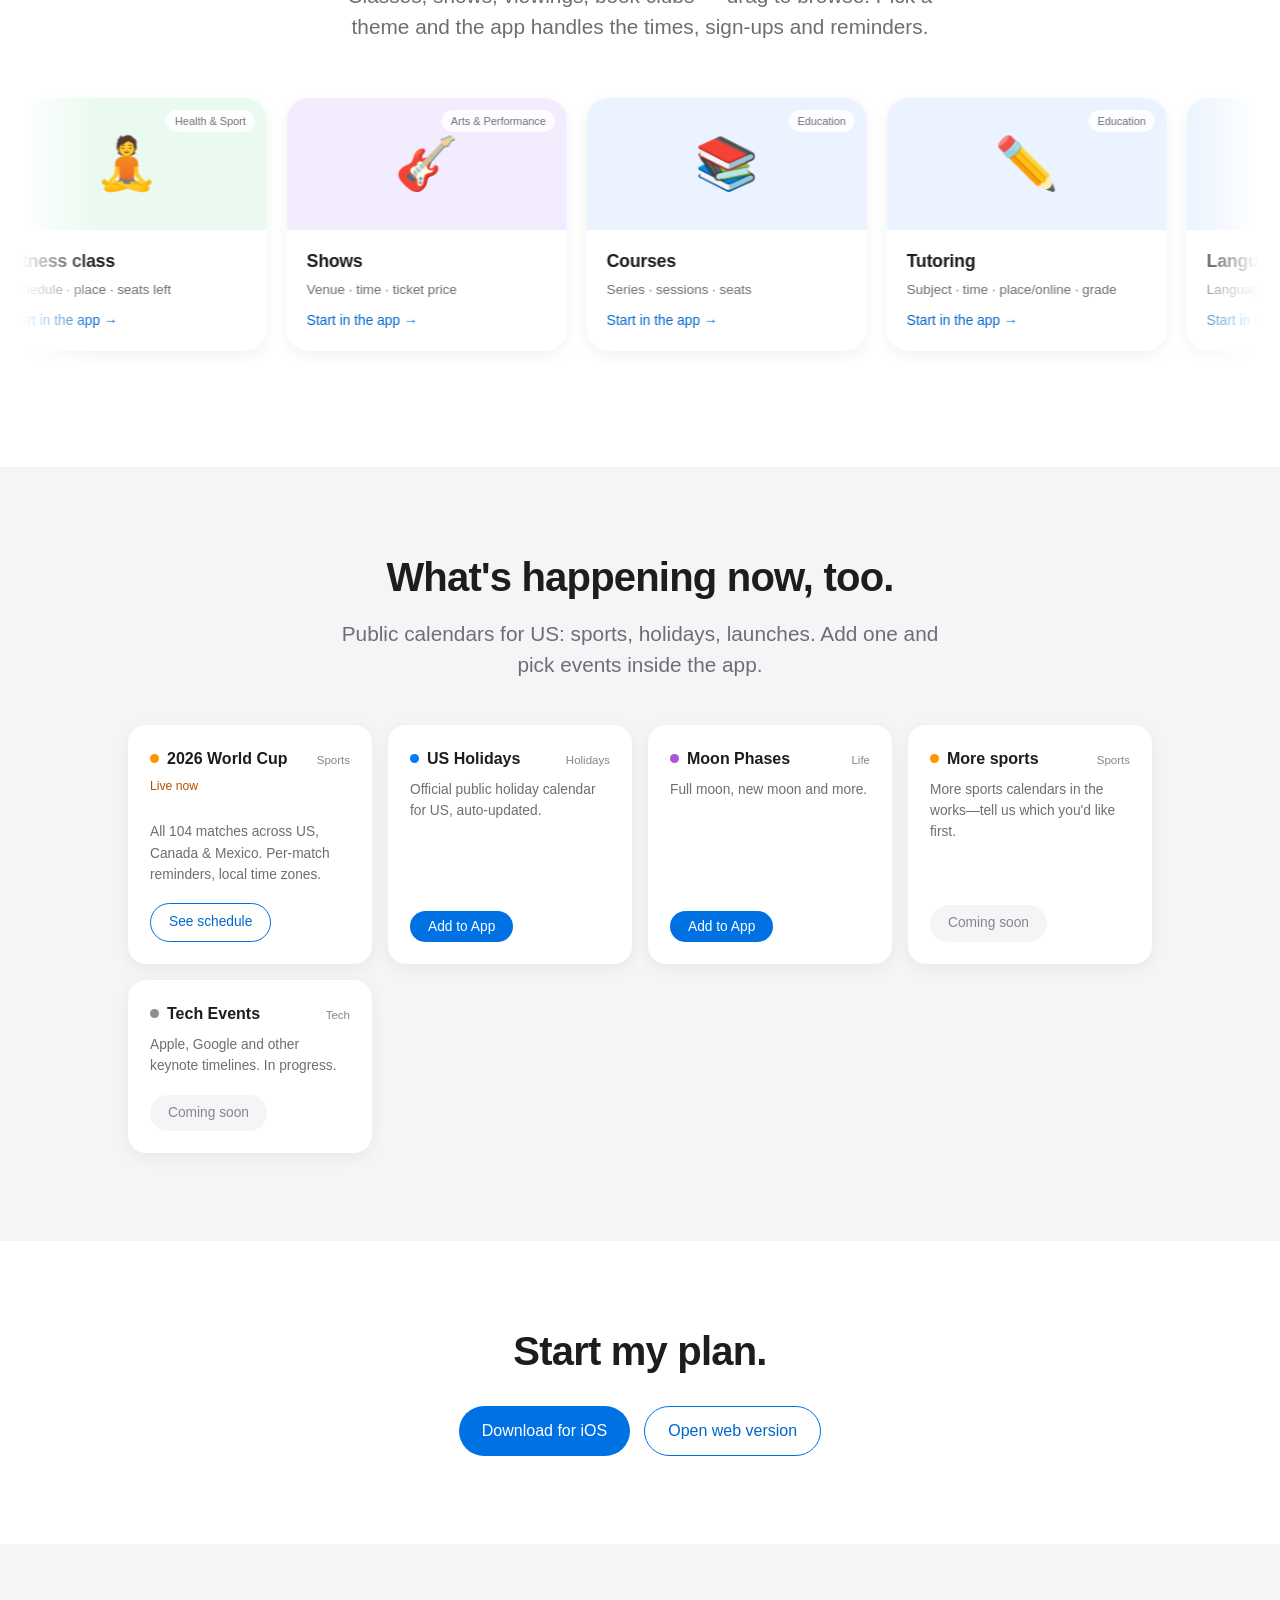
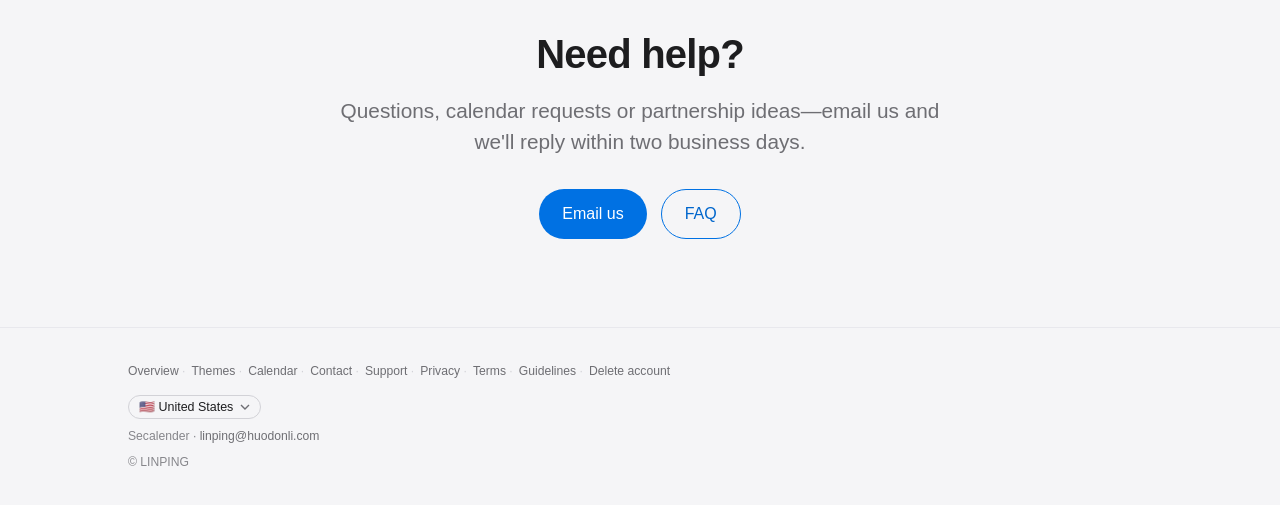
==== commit fb6cc490: "网页日历改为 Apple 行事历样式：整日活动独立横列，活动按自身颜色上色，重叠活动并排 Co-Authored-By: Claude Opus 5 <noreply@anthropic.com> C" ====
--- a/index.html
+++ b/index.html
@@ -17,7 +17,7 @@
 <meta property="og:description" content="現成的行程模板與公開活動，選一個開始日期，整份直接進你的行事曆。">
 <meta property="og:image" content="https://secalender.com/assets/og.png">
 <meta name="twitter:card" content="summary_large_image">
-<link rel="stylesheet" href="/assets/ui.css?v=2026101506">
+<link rel="stylesheet" href="/assets/ui.css?v=2026102201">
 <style>
 /* ===== 第一畫面 ===== */
 .hero{padding:96px 22px 80px;text-align:center;background:linear-gradient(180deg,#fbfbfd 0%,#fff 100%)}
@@ -254,10 +254,10 @@
  </div>
 </div>
 
-<script src="/assets/i18n-ui.js?v=2026101506"></script>
-<script src="/assets/i18n.js?v=2026101506"></script> <!-- 修改内容 -->
-<script src="/assets/catalog.js?v=2026101506"></script>
-<script src="/assets/solutions.js?v=2026101506"></script> <!-- 修改内容：主題方案取代行程模板 -->
-<script src="/assets/home.js?v=2026101506"></script>
+<script src="/assets/i18n-ui.js?v=2026102201"></script>
+<script src="/assets/i18n.js?v=2026102201"></script> <!-- 修改内容 -->
+<script src="/assets/catalog.js?v=2026102201"></script>
+<script src="/assets/solutions.js?v=2026102201"></script> <!-- 修改内容：主題方案取代行程模板 -->
+<script src="/assets/home.js?v=2026102201"></script>
 </body>
 </html>
--- a/assets/ui.css
+++ b/assets/ui.css
@@ -199,8 +199,9 @@
 @media(max-width:900px){.calwrap{grid-template-columns:1fr}}
 
 .gridcard{background:#fff;border-radius:var(--r-m);box-shadow:var(--sh);overflow:hidden}
-.grid-h{display:grid;grid-template-columns:52px repeat(7,minmax(0,1fr));border-bottom:1px solid var(--line2);
-  position:sticky;top:var(--nav-h);background:rgba(255,255,255,.92);backdrop-filter:blur(12px);z-index:4}
+/* 修改内容：星期列与整日列一起吸顶，整日列不再被盖住 */
+.grid-top{position:sticky;top:var(--nav-h);z-index:4;background:rgba(255,255,255,.92);backdrop-filter:blur(12px)}
+.grid-h{display:grid;grid-template-columns:52px repeat(7,minmax(0,1fr));border-bottom:1px solid var(--line2)}
 .col-h{padding:9px 4px;text-align:center;font-size:.72rem;color:var(--tx3)}
 .col-h b{display:block;font-size:1.02rem;color:var(--tx);font-weight:500;margin-top:2px}
 .col-h.today b{background:var(--ac);color:#fff;border-radius:50%;width:26px;height:26px;line-height:26px;margin:2px auto 0}
@@ -211,11 +212,22 @@
 .grid-b .col{position:relative;border-right:1px solid var(--line2)}
 .grid-b .col:last-child{border-right:0}
 .grid-b .cell{height:44px;border-bottom:1px solid var(--line2)}
-.ev{position:absolute;left:3px;right:3px;border-radius:7px;padding:4px 6px;overflow:hidden;font-size:.72rem;line-height:1.25}
-.ev b{display:block;font-weight:600}
-.ev i{font-style:normal;opacity:.75;font-size:.66rem}
-.ev.mine{background:#0071e3;color:#fff}
-.ev.other{background:rgba(0,113,227,.12);color:#0a4fa0;border:1px dashed rgba(0,113,227,.55)}
+/* 修改内容：整日行程独立一列（对齐 Apple 行事历） */
+.grid-ad{display:grid;grid-template-columns:52px repeat(7,minmax(0,1fr));border-bottom:1px solid var(--line2);background:var(--bg2)}
+.grid-ad .ad-gutter{font-size:.66rem;color:var(--tx3);padding:6px 6px 6px 0;text-align:right;border-right:1px solid var(--line2)}
+.grid-ad .ad-cell{min-height:26px;padding:4px;border-right:1px solid var(--line2);display:flex;flex-direction:column;gap:3px}
+.grid-ad .ad-cell:last-child{border-right:0}
+.adchip{border-radius:980px;padding:2px 9px;font-size:.7rem;line-height:1.4;font-weight:500;
+  white-space:nowrap;overflow:hidden;text-overflow:ellipsis}
+
+/* 行程区块：颜色跟著行程本身，重叠时并排 */
+.ev{position:absolute;left:2px;width:calc(100% - 4px);border-radius:7px;padding:3px 6px;overflow:hidden;
+  font-size:.72rem;line-height:1.25;box-shadow:0 1px 2px rgba(0,0,0,.08)}
+.ev b{display:block;font-weight:600;white-space:nowrap;overflow:hidden;text-overflow:ellipsis}
+.ev i{font-style:normal;opacity:.8;font-size:.66rem}
+.grid-b .col.is-today{background:rgba(0,113,227,.04)}
+.nowline{position:absolute;left:0;right:0;height:2px;background:#ff3b30;z-index:3;pointer-events:none}
+.nowline::before{content:"";position:absolute;left:-4px;top:-3px;width:8px;height:8px;border-radius:50%;background:#ff3b30}
 
 .side{background:#fff;border-radius:var(--r-m);box-shadow:var(--sh);padding:16px;position:sticky;top:calc(var(--nav-h) + 16px)}
 .side-tabs{display:flex;gap:6px;margin-bottom:14px}
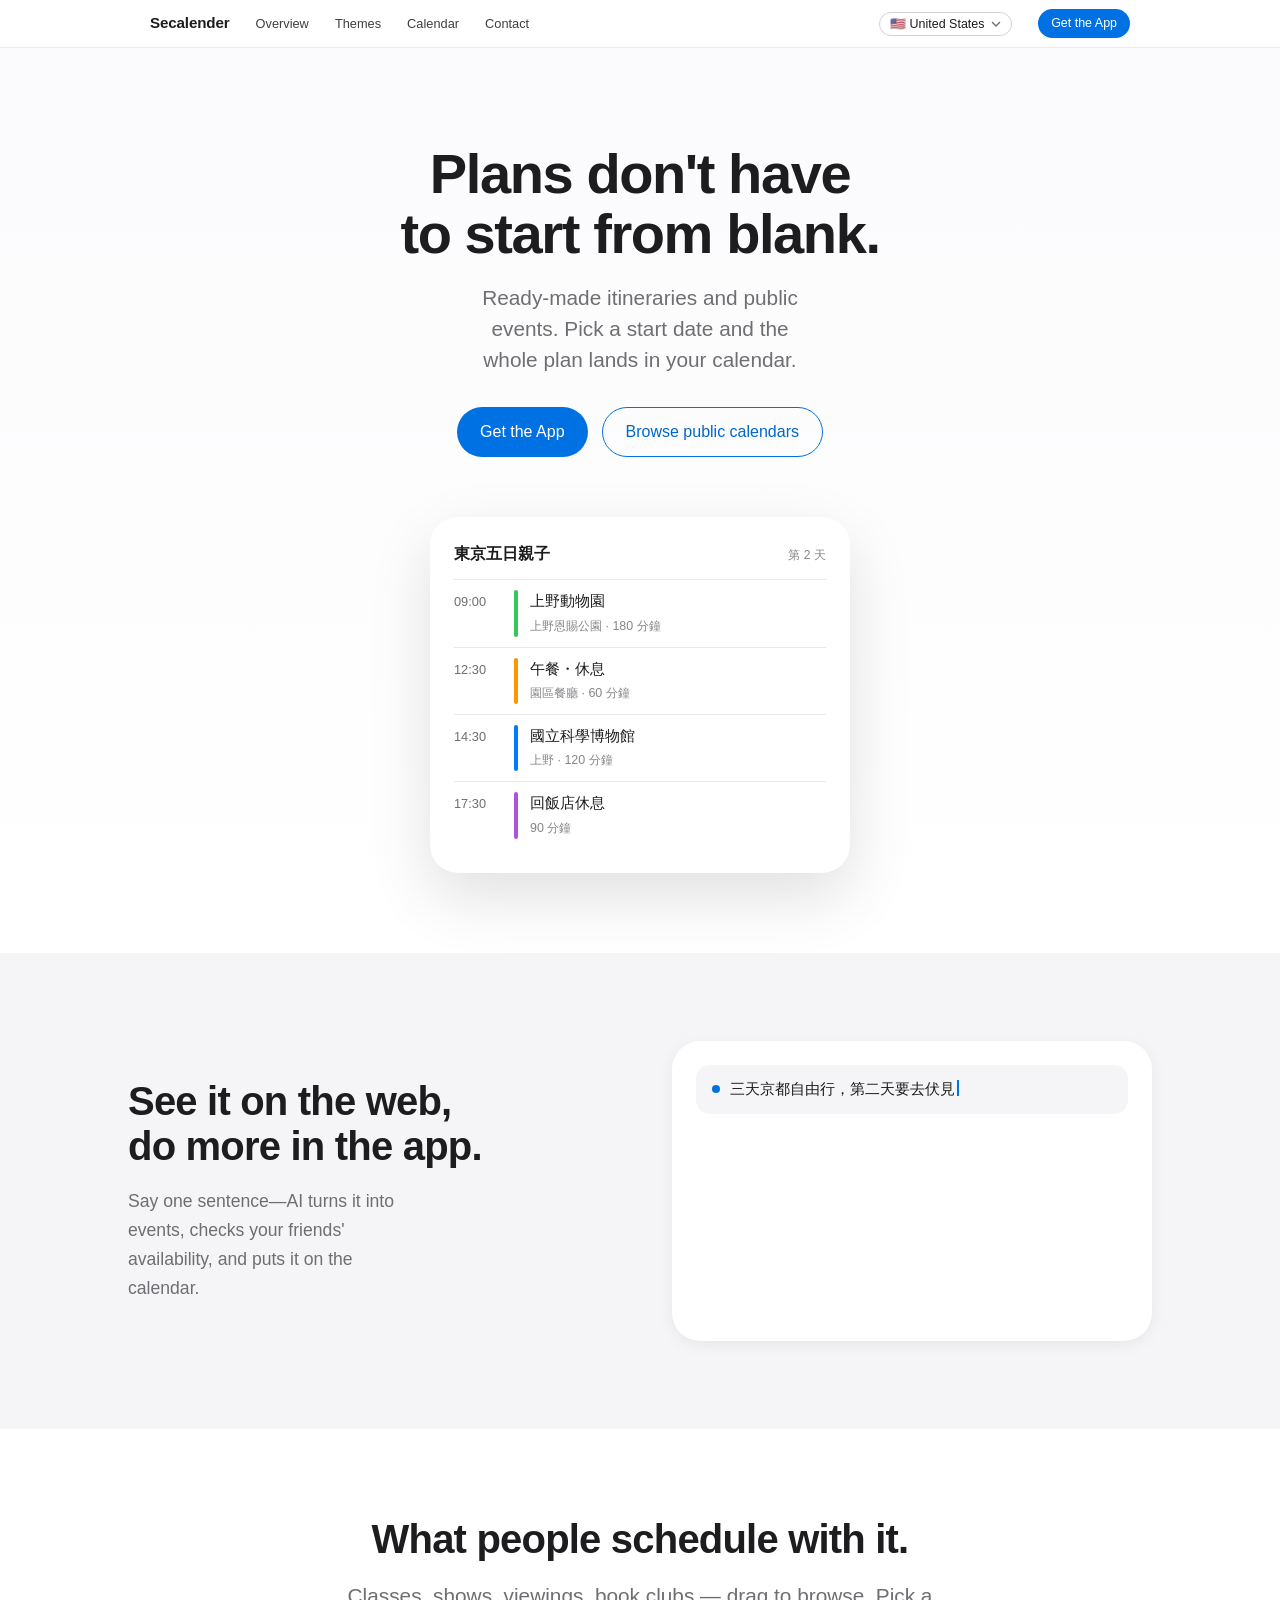
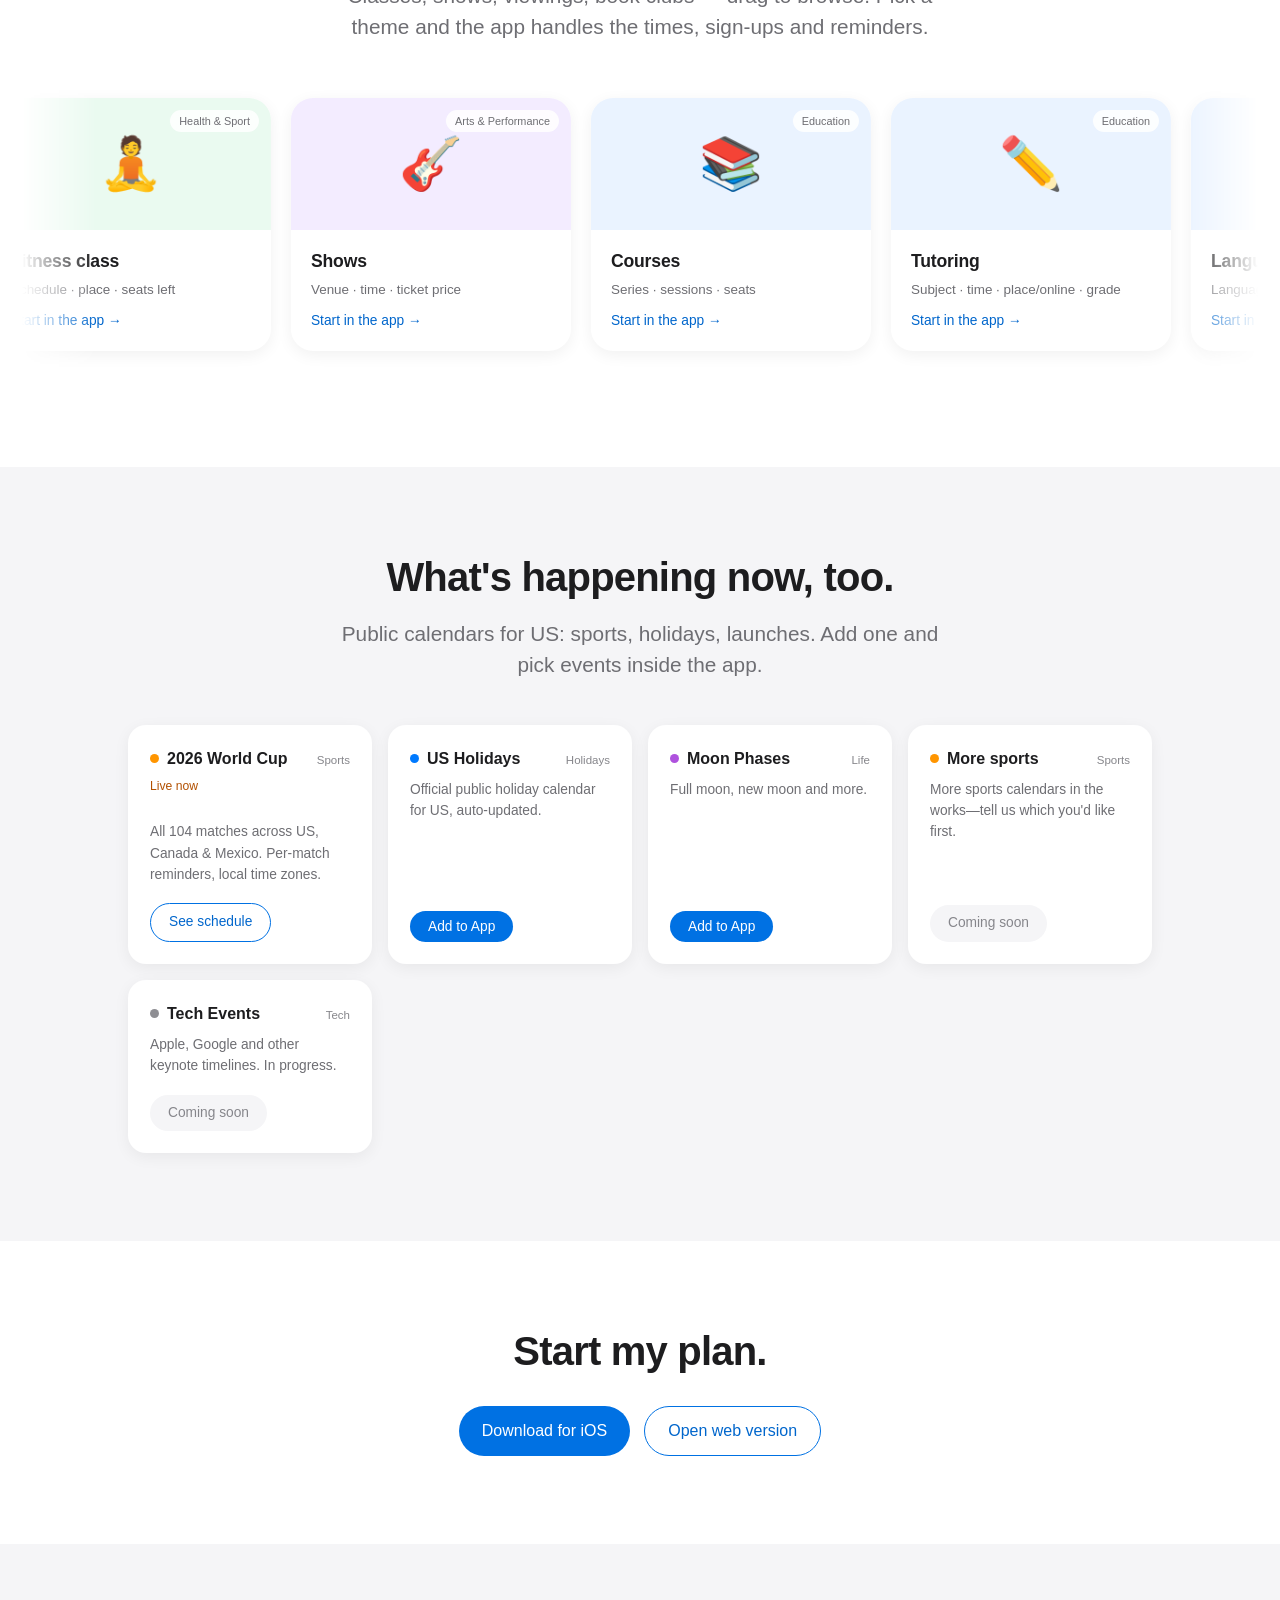
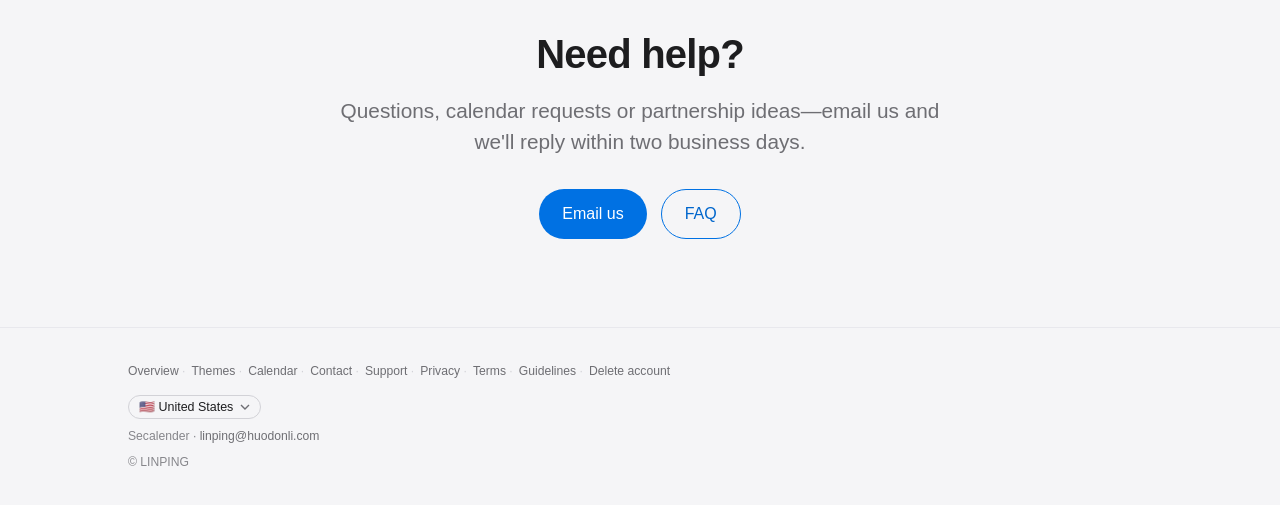
==== commit 10215813: "下載入口改為 App Store 正式連結；邀請落地頁加微信內提示用瀏覽器開啟；資源版本號更新 Co-Authored-By: Claude Fable 5.1 <noreply@anthropic." ====
--- a/index.html
+++ b/index.html
@@ -17,7 +17,7 @@
 <meta property="og:description" content="現成的行程模板與公開活動，選一個開始日期，整份直接進你的行事曆。">
 <meta property="og:image" content="https://secalender.com/assets/og.png">
 <meta name="twitter:card" content="summary_large_image">
-<link rel="stylesheet" href="/assets/ui.css?v=2026102201">
+<link rel="stylesheet" href="/assets/ui.css?v=2026110201">
 <style>
 /* ===== 第一畫面 ===== */
 .hero{padding:96px 22px 80px;text-align:center;background:linear-gradient(180deg,#fbfbfd 0%,#fff 100%)}
@@ -154,7 +154,7 @@
   <a href="#contact" data-i18n="nav_contact">聯繫我們</a>
   <span class="sp"></span>
   <span data-region-switch></span> <!-- 修改内容 -->
-  <a class="btn" href="https://testflight.apple.com/join/K3JKca9n" data-i18n="nav_dl">下載 App</a>
+  <a class="btn" href="https://apps.apple.com/tw/app/secalender/id6743923504" data-i18n="nav_dl">下載 App</a>
  </div>
 </nav>
 
@@ -164,7 +164,7 @@
   <h1 class="display" data-i18n="hero_h">行程，不用從空白開始。</h1>
   <p class="lede" data-i18n="hero_p">現成的行程模板與公開活動，選一個開始日期，整份直接進你的行事曆。</p>
   <div class="cta-row">
-   <a class="btn" href="https://testflight.apple.com/join/K3JKca9n" data-i18n="hero_dl">下載 App</a>
+   <a class="btn" href="https://apps.apple.com/tw/app/secalender/id6743923504" data-i18n="hero_dl">下載 App</a>
    <a class="btn sec" href="#calendars" data-i18n="hero_pub">查看公開行程</a>
   </div>
  </div>
@@ -214,7 +214,7 @@
  <div class="in narrow center">
   <h2 class="title" data-in data-i18n="start_h">開始我的行程。</h2>
   <div class="cta-row" data-in style="--d:1">
-   <a class="btn" href="https://testflight.apple.com/join/K3JKca9n" data-i18n="start_ios">下載 iOS 版</a>
+   <a class="btn" href="https://apps.apple.com/tw/app/secalender/id6743923504" data-i18n="start_ios">下載 iOS 版</a>
    <a class="btn sec" href="/calendar" data-i18n="start_web">開啟網頁版</a>
   </div>
  </div>
@@ -254,10 +254,10 @@
  </div>
 </div>
 
-<script src="/assets/i18n-ui.js?v=2026102201"></script>
-<script src="/assets/i18n.js?v=2026102201"></script> <!-- 修改内容 -->
-<script src="/assets/catalog.js?v=2026102201"></script>
-<script src="/assets/solutions.js?v=2026102201"></script> <!-- 修改内容：主題方案取代行程模板 -->
-<script src="/assets/home.js?v=2026102201"></script>
+<script src="/assets/i18n-ui.js?v=2026110201"></script>
+<script src="/assets/i18n.js?v=2026110201"></script> <!-- 修改内容 -->
+<script src="/assets/catalog.js?v=2026110201"></script>
+<script src="/assets/solutions.js?v=2026110201"></script> <!-- 修改内容：主題方案取代行程模板 -->
+<script src="/assets/home.js?v=2026110201"></script>
 </body>
 </html>
